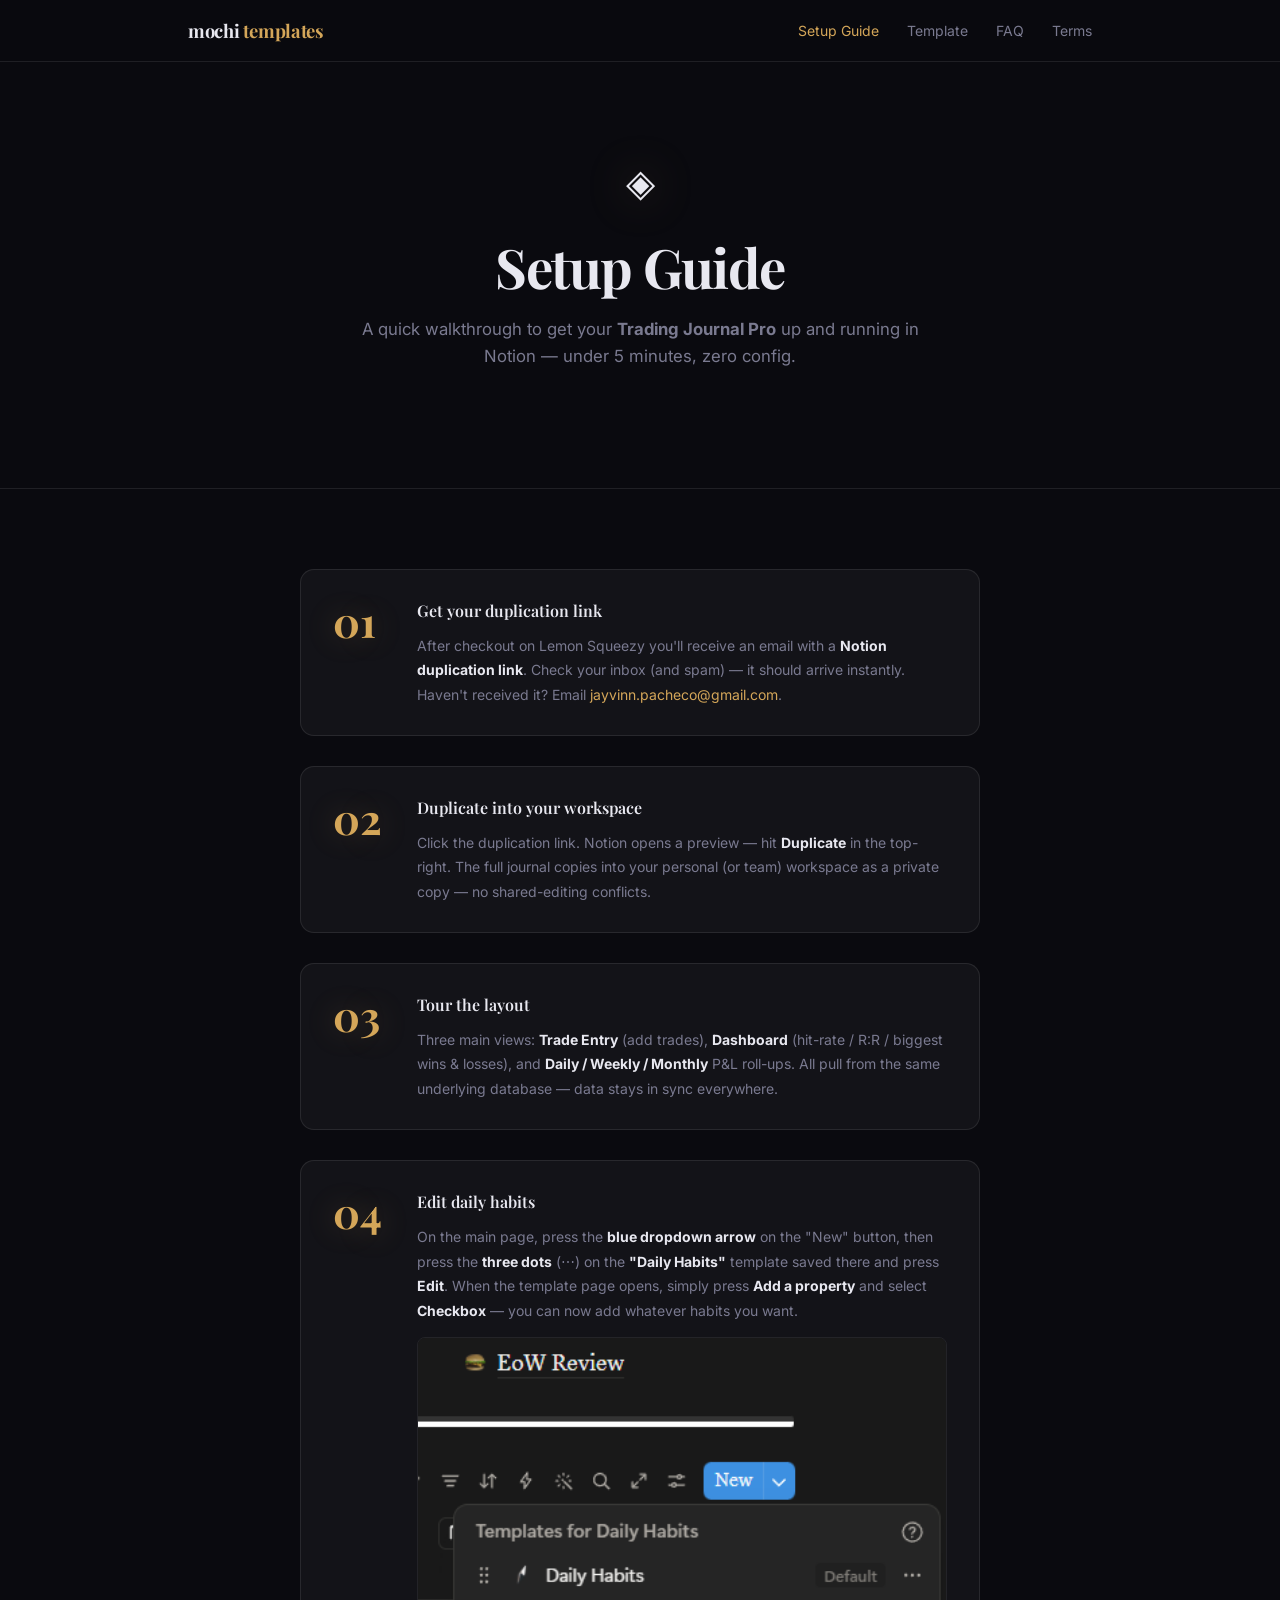
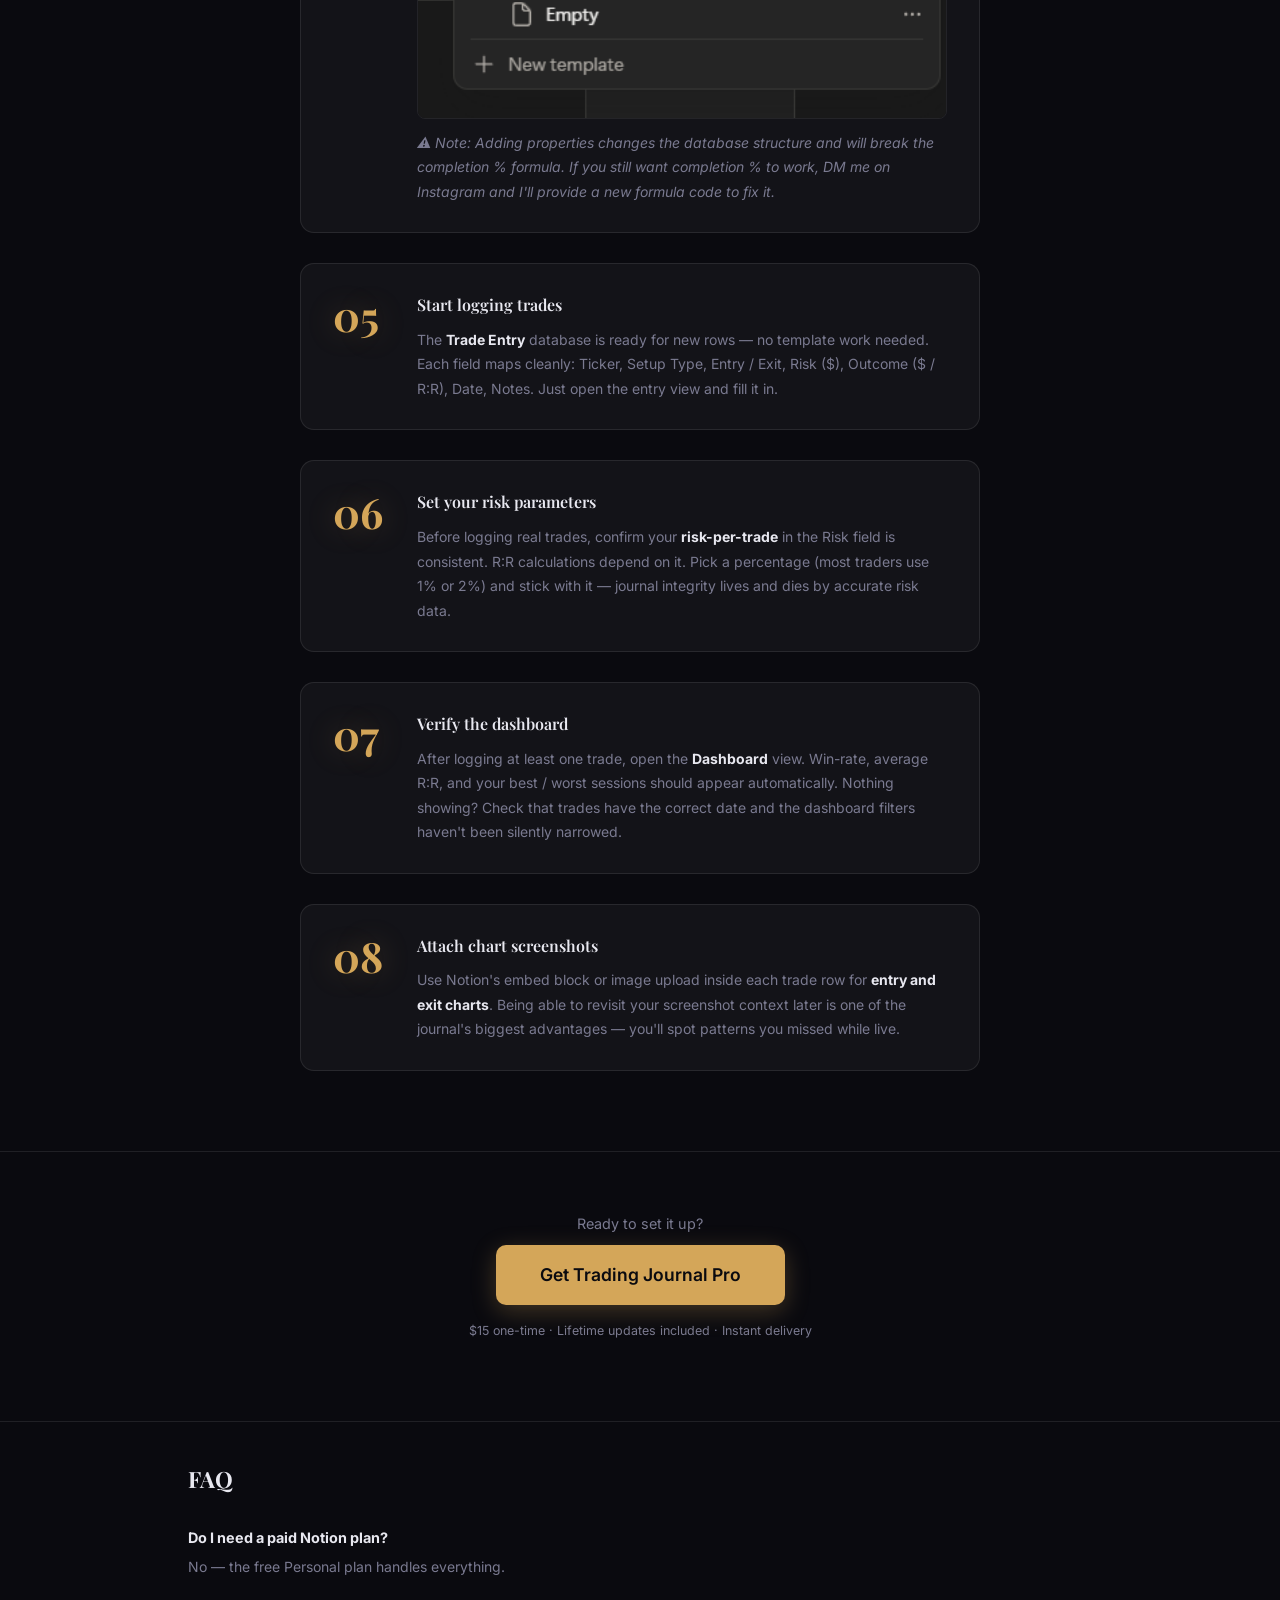
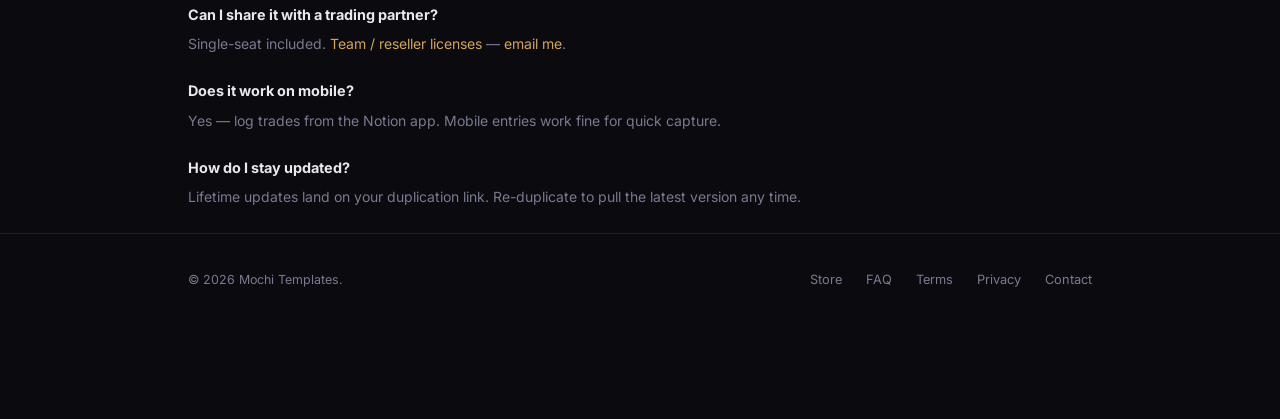
==== setup-guide.html @ 1b2b6d51 "Add screenshot + step 4 for editing daily habits" ====
<!DOCTYPE html>
<html lang="en">
<head>
  <meta charset="UTF-8" />
  <meta name="viewport" content="width=device-width, initial-scale=1.0" />
  <title>Setup Guide — Trading Journal Pro | Mochi Templates</title>
  <meta name="description" content="Step-by-step setup guide for Trading Journal Pro — get your Notion journal running in under 5 minutes." />
  <link rel="preconnect" href="https://fonts.googleapis.com">
  <link rel="preconnect" href="https://fonts.gstatic.com" crossorigin>
  <link href="https://fonts.googleapis.com/css2?family=Playfair+Display:ital,wght@0,400;0,600;0,700;1,400&family=Inter:wght@300;400;500;600&display=swap" rel="stylesheet">
  <link rel="stylesheet" href="./css/style.css?v=f5477a0" />
  <style>
    /* ─── SETUP GUIDE OVERRIDES ─── */
    .setup-list {
      display: grid;
      grid-template-columns: 1fr;
      gap: 30px;
      max-width: 680px;
      margin: 0 auto;
    }
    .setup-step {
      background: var(--surface);
      border: 1px solid var(--border);
      border-radius: var(--radius);
      padding: 28px 32px;
      display: grid;
      grid-template-columns: auto 1fr;
      gap: 28px;
      align-items: start;
      transition: border-color .25s, box-shadow .25s;
    }
    .setup-step:hover {
      border-color: rgba(255,255,255,.14);
      box-shadow: 0 8px 32px rgba(0,0,0,.4);
    }
    .step-number {
      font-family: var(--display);
      font-size: 2.6rem;
      font-weight: 700;
      color: var(--amber);
      line-height: 1;
      min-width: 56px;
      padding-top: 2px;
      text-shadow: 0 0 30px var(--amber-glow);
    }
    .step-body h3 {
      font-size: 1rem;
      font-weight: 600;
      margin-bottom: 10px;
      font-family: var(--display);
      color: var(--text);
    }
    .step-body p {
      font-size: .875rem;
      color: var(--muted);
      line-height: 1.75;
    }
    .step-body p strong {
      color: var(--text);
    }
    .step-body a {
      color: var(--amber);
    }
    .step-body a:hover {
      text-shadow: 0 0 10px var(--amber-glow);
    }
    .buy-blueprint {
      background: linear-gradient(135deg, rgba(212,166,89,.07), rgba(212,166,89,.02));
      border: 1px solid rgba(212,166,89,.18);
    }
    .buy-blueprint .buy-inner {
      display: grid;
      grid-template-columns: auto 1fr;
      gap: 24px;
      align-items: center;
    }
    .buy-icon {
      font-size: 2.2rem;
      color: var(--amber);
      filter: drop-shadow(0 0 12px var(--amber-glow));
    }
    @media (max-width: 640px) {
      .setup-step {
        grid-template-columns: 1fr;
        padding: 22px 20px;
      }
      .step-number {
        font-size: 2rem;
        min-width: auto;
      }
      .buy-blueprint .buy-inner {
        grid-template-columns: 1fr;
        text-align: center;
      }
    }
  </style>
</head>
<body>

<header>
  <div class="inner">
    <div class="logo"><a href="./">mochi <span>templates</span></a></div>
    <nav>
      <a href="./setup-guide.html" class="active" style="color:var(--amber);">Setup Guide</a>
      <a href="./product/trading-journal-pro.html">Template</a>
      <a href="./setup-guide.html#faq">FAQ</a>
      <a href="./legal/terms.html">Terms</a>
    </nav>
  </div>
</header>

<section class="hero">
  <div class="inner">
    <div style="font-size:2.4rem;margin-bottom:22px;filter:drop-shadow(0 0 22px var(--amber-glow));">◈</div>
    <h1>Setup Guide</h1>
    <p>A quick walkthrough to get your <strong>Trading Journal Pro</strong> up and running in Notion — under 5 minutes, zero config.</p>
  </div>
</section>

<section class="features">
  <div class="inner">
    <div class="setup-list">

        <!-- Step 1 -->
        <div class="setup-step">
          <div class="step-number">01</div>
          <div class="step-body">
            <h3>Get your duplication link</h3>
            <p>After checkout on Lemon Squeezy you'll receive an email with a <strong>Notion duplication link</strong>. Check your inbox (and spam) — it should arrive instantly. Haven't received it? Email <a href="mailto:jayvinn.pacheco@gmail.com">jayvinn.pacheco@gmail.com</a>.</p>
          </div>
        </div>

        <!-- Step 2 -->
        <div class="setup-step">
          <div class="step-number">02</div>
          <div class="step-body">
            <h3>Duplicate into your workspace</h3>
            <p>Click the duplication link. Notion opens a preview — hit <strong>Duplicate</strong> in the top-right. The full journal copies into your personal (or team) workspace as a private copy — no shared-editing conflicts.</p>
          </div>
        </div>

        <!-- Step 3 -->
        <div class="setup-step">
          <div class="step-number">03</div>
          <div class="step-body">
            <h3>Tour the layout</h3>
            <p>Three main views: <strong>Trade Entry</strong> (add trades), <strong>Dashboard</strong> (hit-rate / R:R / biggest wins &amp; losses), and <strong>Daily / Weekly / Monthly</strong> P&amp;L roll-ups. All pull from the same underlying database — data stays in sync everywhere.</p>
          </div>
        </div>

        <!-- Step 4 -->
        <div class="setup-step">
          <div class="step-number">04</div>
          <div class="step-body">
            <h3>Edit daily habits</h3>
            <p>On the main page, press the <strong>blue dropdown arrow</strong> on the "New" button, then press the <strong>three dots</strong> (⋯) on the <strong>"Daily Habits"</strong> template saved there and press <strong>Edit</strong>. When the template page opens, simply press <strong>Add a property</strong> and select <strong>Checkbox</strong> — you can now add whatever habits you want.</p>
            <img src="./images/step4-habits-template.png" alt="Screenshot of the Daily Habits template dropdown menu in Notion, showing the blue New button dropdown, the Daily Habits template with three-dot menu and Edit option." style="margin:14px 0 6px;border-radius:8px;border:1px solid rgba(255,255,255,.07);width:100%;display:block;" />
            <p style="margin-top:12px;"><em>⚠️ Note: Adding properties changes the database structure and will break the completion % formula. If you still want completion % to work, DM me on Instagram and I'll provide a new formula code to fix it.</em></p>
          </div>
        </div>

        <!-- Step 5 -->
        <div class="setup-step">
          <div class="step-number">05</div>
          <div class="step-body">
            <h3>Start logging trades</h3>
            <p>The <strong>Trade Entry</strong> database is ready for new rows — no template work needed. Each field maps cleanly: Ticker, Setup Type, Entry / Exit, Risk ($), Outcome ($ / R:R), Date, Notes. Just open the entry view and fill it in.</p>
          </div>
        </div>

        <!-- Step 6 -->
        <div class="setup-step">
          <div class="step-number">06</div>
          <div class="step-body">
            <h3>Set your risk parameters</h3>
            <p>Before logging real trades, confirm your <strong>risk-per-trade</strong> in the Risk field is consistent. R:R calculations depend on it. Pick a percentage (most traders use 1% or 2%) and stick with it — journal integrity lives and dies by accurate risk data.</p>
          </div>
        </div>

        <!-- Step 7 -->
        <div class="setup-step">
          <div class="step-number">07</div>
          <div class="step-body">
            <h3>Verify the dashboard</h3>
            <p>After logging at least one trade, open the <strong>Dashboard</strong> view. Win-rate, average R:R, and your best / worst sessions should appear automatically. Nothing showing? Check that trades have the correct date and the dashboard filters haven't been silently narrowed.</p>
          </div>
        </div>

        <!-- Step 8 -->
        <div class="setup-step">
          <div class="step-number">08</div>
          <div class="step-body">
            <h3>Attach chart screenshots</h3>
            <p>Use Notion's embed block or image upload inside each trade row for <strong>entry and exit charts</strong>. Being able to revisit your screenshot context later is one of the journal's biggest advantages — you'll spot patterns you missed while live.</p>
          </div>
        </div>

      </div>
  </div>
</section>

<section style="border-top:1px solid var(--border);padding:60px 0 80px;">
  <div class="inner">
    <div style="max-width:560px;margin:0 auto;text-align:center;font-size:.9rem;color:var(--muted);">
      <p style="margin-bottom:10px;">Ready to set it up?</p>
      <a href="./product/trading-journal-pro.html"
         class="lemonsqueezy-button btn btn-amber btn-lg"
         style="font-family:var(--body);">Get Trading Journal Pro</a>
      <p style="font-size:.78rem;color:var(--muted);margin-top:16px;">$15 one-time &middot; Lifetime updates included &middot; Instant delivery</p>
    </div>
  </div>
</section>

<!-- FAQ -->
<section class="faq-section" id="faq">
  <div class="inner">
    <h2 class="section-heading">FAQ</h2>
    <div class="faq-list">
      <div class="faq-item">
        <p class="faq-q"><strong>Do I need a paid Notion plan?</strong></p>
        <p class="faq-a">No — the free Personal plan handles everything.</p>
      </div>
      <div class="faq-item">
        <p class="faq-q"><strong>Can I share it with a trading partner?</strong></p>
        <p class="faq-a">Single-seat included. <a href="./setup-guide.html" class="text-link">Team / reseller licenses</a> — <a href="mailto:jayvinn.pacheco@gmail.com" class="text-link">email me</a>.</p>
      </div>
      <div class="faq-item">
        <p class="faq-q"><strong>Does it work on mobile?</strong></p>
        <p class="faq-a">Yes — log trades from the Notion app. Mobile entries work fine for quick capture.</p>
      </div>
      <div class="faq-item">
        <p class="faq-q"><strong>How do I stay updated?</strong></p>
        <p class="faq-a">Lifetime updates land on your duplication link. Re-duplicate to pull the latest version any time.</p>
      </div>
    </div>
  </div>

<footer>
  <div class="inner">
    <span>© 2026 Mochi Templates.</span>
    <div style="display:flex;gap:24px;">
      <a href="./">Store</a>
      <a href="./setup-guide.html#faq">FAQ</a>
      <a href="./legal/terms.html">Terms</a>
      <a href="./legal/privacy.html">Privacy</a>
      <a href="mailto:jayvinn.pacheco@gmail.com">Contact</a>
    </div>
  </div>
</footer>

<script src="https://assets.lemonsqueezy.com/lemon.js" defer></script>
</body>
</html>
---- css/style.css ----
/* globals */
:root {
  --bg: #0a0a0f;
  --surface: rgba(255,255,255,.04);
  --surface-hover: rgba(255,255,255,.08);
  --border: rgba(255,255,255,.09);
  --amber: #d4a659;
  --amber-dim: rgba(212,166,89,.12);
  --amber-glow: rgba(212,166,89,.28);
  --text: #e8e8f0;
  --muted: #7a7a90;
  --radius: 14px;
  --spring: cubic-bezier(.23,1,.32,1);
  --display: 'Playfair Display', Georgia, serif;
  --body: 'Inter', -apple-system, BlinkMacSystemFont, sans-serif;
}

*, *::before, *::after { box-sizing: border-box; margin: 0; padding: 0; }
html { scroll-behavior: smooth; }
body {
  font-family: var(--body);
  background: var(--bg);
  color: var(--text);
  line-height: 1.6;
  min-height: 100vh;
}
a { color: inherit; text-decoration: none; }
img { max-width: 100%; display: block; }

.inner { max-width: 960px; margin: 0 auto; padding: 0 28px; }

/* ─── HEADER ─── */
header {
  position: sticky; top: 0; z-index: 20;
  background: rgba(10,10,15,.82); backdrop-filter: blur(14px);
  border-bottom: 1px solid var(--border);
  padding: 16px 0;
}
header .inner { display: flex; align-items: center; justify-content: space-between; }
.logo { font-size: 1.15rem; font-weight: 700; letter-spacing: -.015em; font-family: var(--display); }
.logo span { color: var(--amber); }
nav { display: flex; gap: 28px; }
nav a { font-size: .875rem; color: var(--muted); transition: color .2s; }
nav a:hover { color: var(--text); }

/* ─── HERO ─── */
.hero {
  padding: 90px 0 80px;
  text-align: center;
}
.hero h1 {
  font-size: clamp(2.2rem, 5vw, 3.4rem);
  font-weight: 700;
  letter-spacing: -.03em;
  line-height: 1.15;
  margin-bottom: 18px;
  font-family: var(--display);
}
.hero h1 em {
  font-style: normal;
  color: var(--amber);
  text-shadow: 0 0 40px var(--amber-glow);
}
.hero p {
  font-size: 1.05rem;
  color: var(--muted);
  max-width: 560px;
  margin: 0 auto 38px;
}

/* ─── BUTTONS ─── */
.btn {
  display: inline-flex; align-items: center; gap: 8px;
  padding: 13px 30px; border-radius: 10px;
  font-size: .95rem; font-weight: 600;
  font-family: var(--body);
  cursor: pointer; border: none; transition: transform .22s var(--spring), box-shadow .22s var(--spring);
  position: relative; overflow: hidden;
}
.btn::after {
  content: ''; position: absolute; inset: 0;
  background: linear-gradient(135deg, rgba(255,255,255,.1), transparent 60%);
  opacity: 0; transition: opacity .2s;
}
.btn:hover::after { opacity: 1; }
.btn:hover { transform: translateY(-2px); }

.btn-amber {
  background: var(--amber);
  color: #0a0a0f;
  box-shadow: 0 6px 24px var(--amber-glow);
}
.btn-amber:hover { box-shadow: 0 10px 40px rgba(232,162,63,.35); }

.btn-ghost {
  background: var(--surface);
  color: var(--text);
  border: 1px solid var(--border);
}
.btn-ghost:hover { background: var(--surface-hover); }

/* ─── TEMPLATE CARDS ─── */
.cards { padding: 40px 0 80px; }
.section-label {
  font-size: .75rem; text-transform: uppercase; letter-spacing: .12em;
  color: var(--muted); margin-bottom: 28px;
}
.cards-grid {
  display: grid;
  grid-template-columns: repeat(auto-fill, minmax(300px, 1fr));
  gap: 24px;
}
.card {
  background: var(--surface);
  border: 1px solid var(--border);
  border-radius: var(--radius);
  overflow: hidden;
  transition: transform .25s var(--spring), border-color .25s, box-shadow .25s;
  cursor: pointer;
}
.card:hover {
  transform: translateY(-4px);
  border-color: rgba(255,255,255,.16);
  box-shadow: 0 20px 60px rgba(0,0,0,.5), 0 0 0 1px var(--amber-dim);
}
.card-thumb {
  aspect-ratio: 16/10;
  background: linear-gradient(135deg, #16162a, #1c1c2e);
  display: flex; align-items: center; justify-content: center;
  color: var(--muted); font-size: .85rem;
}
.card-body { padding: 20px 22px; }
.card-badge {
  font-size: .7rem; text-transform: uppercase; letter-spacing: .08em;
  color: var(--amber);
  margin-bottom: 8px;
}
.card-body h3 { font-size: 1rem; font-weight: 650; margin-bottom: 6px; font-family: var(--display); }
.card-body p { font-size: .85rem; color: var(--muted); line-height: 1.55; }
.card-footer { padding: 14px 22px; border-top: 1px solid var(--border); display: flex; justify-content: space-between; align-items: center; }
.card-price { font-size: 1.05rem; font-weight: 700; color: var(--amber); }

/* ─── FEATURES ─── */
.features { padding: 80px 0; border-top: 1px solid var(--border); }
.features .inner {
  display: grid;
  grid-template-columns: 1fr;
  gap: 28px;
}

.features-col {
  display: grid;
  grid-template-columns: repeat(auto-fill, minmax(240px, 1fr));
  gap: 16px;
  width: 100%;
}

/* ─── ABOUT SECTION ─── */
.about-section {
  padding: 40px 0 80px;
}
.about-section .about-header {
  max-width: 620px;
  margin: 0 auto;
  text-align: left;
  align-items: flex-start;
  padding-top: 0;
}
.about-name {
  font-family: var(--display);
  font-size: clamp(1.5rem, 2.8vw, 2.2rem);
  font-weight: 700;
  letter-spacing: -.03em;
  color: var(--text);
  margin-bottom: 4px;
  line-height: 1.15;
}
.about-role {
  font-family: var(--body);
  font-size: .75rem;
  font-weight: 500;
  text-transform: uppercase;
  letter-spacing: .22em;
  color: var(--amber);
  margin-bottom: 16px;
}
.about-bio {
  font-size: 1.1rem;
  font-weight: 400;
  line-height: 1.6;
  border-left: 2px solid var(--amber-dim);
  padding-left: 14px;
}

/* ─── FOOTER ─── */
.feature-card > .feature-thumb { border-radius: calc(var(--radius) - 2px) calc(var(--radius) - 2px) 0 0; margin-bottom: 0; }
.feature-card > .feature-card {
  display: flex;
  flex-direction: column;
}
.feature-card > .feature-thumb {
  border-radius: calc(var(--radius) - 2px) calc(var(--radius) - 2px) 0 0;
  margin-bottom: 0;
}


.feature-text { padding: 18px; background: var(--surface); border: 1px solid var(--border); border-radius: 0 0 calc(var(--radius) - 2px) calc(var(--radius) - 2px); }
.feature-card > .feature-text { padding: 14px; background: var(--surface); border: 1px solid var(--border); border-radius: 0 0 calc(var(--radius) - 2px) calc(var(--radius) - 2px); }
.feature-icon { font-size: 1.5rem; margin-bottom: 8px; }
.feature-thumb {
  display: flex;
  aspect-ratio: 16/10;
  background: var(--surface);
  border: 1px solid rgba(212, 166, 89, .22);
  border-radius: calc(var(--radius) - 2px);
  overflow: hidden;
  position: relative;
  cursor: zoom-in;
  box-shadow: 0 6px 28px rgba(0,0,0,.45), 0 0 0 1px rgba(212, 166, 89, .1) inset;
  margin-bottom: 8px;
}
.feature-thumb img {
  width: 100%; height: 100%; object-fit: cover;
  position: absolute; inset: 0;
  filter: contrast(1.08) brightness(1.06);
}
.feature-thumb:hover img {
  brightness:1.14;
  transition: filter .3s ease, transform .25s cubic-bezier(.34,1.56,.64,1);
  transform: scale(1.02);
}

.feature-thumb img {
  width: 100%; height: 100%; object-fit: cover;
  position: absolute; inset: 0;
}

.feature-overlay {
  position: absolute;
  bottom: 0; left: 0; right: 0;
  height: 32px;
  background: linear-gradient(chars: rgba(10,10,15,.0), rgba(10,10,15,.6));
  display: flex;
  align-items: center;
  justify-content: flex-end;
  padding: 0 10px;
  font-size: .65rem;
  font-weight: 500;
  letter-spacing: .06em;
  text-transform: uppercase;
  color: var(--amber);
  font-family: var(--body);
  pointer-events: none;
  border-radius: 0 0 calc(var(--radius) - 2px) calc(var(--radius) - 2px);
}
.feature-thumb { aspect-ratio: 16/10; }
  aspect-ratio: 16/10;
.feature-icon span { color: var(--amber); }
.features h3 { font-size: .88rem; font-weight: 600; margin-bottom: 6px; font-family: var(--display); color: var(--amber); }
.features p  { font-size: .78rem; color: var(--muted); line-height: 1.5; }

/* ─── FOOTER ─── */
footer { border-top: 1px solid var(--border); padding: 36px 0 48px; }
footer .inner { display: flex; align-items: center; justify-content: space-between; }
footer a { font-size: .8rem; color: var(--muted); transition: color .2s; }
footer a:hover { color: var(--amber); }
footer span { font-size: .78rem; color: var(--muted); }

/* ─── PRODUCT DETAIL ─── */
.product-detail { padding: 60px 0 100px; }
.product-detail .inner { display: grid; grid-template-columns: 1fr 1fr; gap: 52px; align-items: start; }
.product-preview {
  aspect-ratio: 16/9;
  background: linear-gradient(135deg, #16162a, #1c1c2e);
  border-radius: var(--radius);
  border: 1px solid var(--border);
  display: flex; align-items: center; justify-content: center;
  overflow: hidden;
  position: relative;
}
.product-preview img {
  width: 100%; height: 100%; object-fit: cover;
  position: absolute; inset: 0;
}
.product-info h1 {
  font-size: 2rem; font-weight: 700; letter-spacing: -.03em;
  margin-bottom: 12px; font-family: var(--display);
}
.product-info h1 img {
  display: inline-block; vertical-align: middle;
  width: 28px; height: 28px; margin-right: 8px;
}

.card-icon {
  display: inline-block; vertical-align: middle;
  width: 26px; height: 26px; margin-right: 7px;
  opacity: 0.9; filter: none;
}

.product-info .price { font-size: 1.4rem; font-weight: 500; font-family: var(--display); color: var(--amber); letter-spacing: .01em; margin-bottom: 22px; }
.product-info p { font-size: .9rem; color: var(--muted); line-height: 1.7; margin-bottom: 30px; }
.product-features { margin-bottom: 36px; }
.product-features li {
  list-style: none;
  font-size: .875rem;
  padding: 7px 0;
  border-bottom: 1px solid var(--border);
}
.product-features li::before { content: '→ '; color: var(--amber); }

/* ─── LEGAL ─── */
.legal { padding: 80px 0; border-top: 1px solid var(--border); }
.legal .inner { max-width: 760px; }
.legal h1 { font-size: 1.9rem; font-weight: 700; letter-spacing: -.03em; margin-bottom: 12px; font-family: var(--display); }
.legal h2 { font-size: 1.1rem; font-weight: 600; margin: 36px 0 12px; color: var(--text); font-family: var(--display); }
.legal p { font-size: .875rem; color: var(--muted); line-height: 1.75; margin-bottom: 14px; }



/* ── hidden checkbox for lightbox state ── */
.lightbox-toggle {
  position: absolute; width: 0; height: 0;
  opacity: 0; pointer-events: none; overflow: hidden;
  clip: rect(0,0,0,0);
}

/* ── product preview becomes clickable label ── */
.product-preview {
  cursor: zoom-in;
}
.product-preview:hover img {
  filter: brightness(1.1);
}

/* ── lightbox overlay — hidden until checkbox checked ── */
.lightbox {
  display: none;
  position: fixed; inset: 0; z-index: 9999;
  background: rgba(0,0,0,.9);
  backdrop-filter: blur(10px);
  align-items: center; justify-content: center;
  padding: 40px;
  cursor: zoom-out;
  animation: lb-fade-in .25s ease;
}
#screenshot-toggle:checked ~ .lightbox {
  display: flex;
}

#feature-entry-toggle:checked ~ .lightbox {
  display: flex;
}
#feature-entry-toggle:checked ~ .lightbox .lightbox-inner img {
  transform: scale(1);
}

#feature-summary-toggle:checked ~ .lightbox {
  display: flex;
}
#feature-summary-toggle:checked ~ .lightbox .lightbox-inner img {
  transform: scale(1);
}

#feature-dashboard-toggle:checked ~ .lightbox {
  display: flex;
}
#feature-dashboard-toggle:checked ~ .lightbox .lightbox-inner img {
  transform: scale(1);
}

#feature-darknative-toggle:checked ~ .lightbox {
  display: flex;
}
#feature-darknative-toggle:checked ~ .lightbox .lightbox-inner img {
  transform: scale(1);
}


@keyframes lb-fade-in {
  from { opacity: 0; }
  to   { opacity: 1; }
}
.lightbox-inner {
  position: relative;
  max-width: 90vw;
  max-height: 84vh;
  display: flex;
  align-items: center;
  justify-content: center;
  cursor: default;
}
.lightbox-inner img {
  max-width: 90vw;
  max-height: 84vh;
  object-fit: contain;
  border-radius: var(--radius);
  box-shadow: 0 24px 80px rgba(0,0,0,.7), 0 0 0 1px var(--border);
  transform: scale(.92);
  transition: transform .35s cubic-bezier(.34,1.56,.64,1);
  cursor: zoom-out;
}
#screenshot-toggle:checked ~ .lightbox .lightbox-inner img {
  transform: scale(1);
}


/* ─── LEMONSQUEEZY OVERRIDES ─── */
.lemonsqueezy-button,
.lemonsqueezy-button *,
.ls-button,
.ls-button * {
  font-family: var(--body) !important;
}
/* ─── BUY SECTION ─── */
.buy-section { padding: 0 0 80px; }
.buy-section .inner { text-align: center; }
.buy-note {
  font-size: .78rem;
  color: var(--muted);
  margin-top: 14px;
  font-family: var(--body);
}
.btn-lg {
  font-size: 1.1rem;
  padding: 16px 44px;
}

/* ─── FAQ ─── */
.faq-section {
  padding: 40px 0 80px;
  border-top: 1px solid var(--border);
}
.section-heading {
  font-size: 1.4rem;
  font-weight: 700;
  font-family: var(--display);
  margin-bottom: 28px;
}
.faq-list {
  max-width: 700px;
}
.faq-item {
  margin-bottom: 24px;
}
.faq-q {
  font-size: .9rem;
  color: var(--text);
  margin-bottom: 6px;
  font-family: var(--body);
}
.faq-a {
  font-size: .875rem;
  color: var(--muted);
  line-height: 1.7;
  font-family: var(--body);
}
.text-link {
  color: var(--amber);
}
.text-link:hover { color: var(--amber); }



@media (max-width: 700px) {
  .product-detail .inner { grid-template-columns: 1fr; }
  nav { gap: 16px; }
  .features .inner { grid-template-columns: 1fr; }
  .features-col {
    display: grid;
    grid-template-columns: 1fr 1fr;
    gap: 12px;
    max-width: none;
  }
}
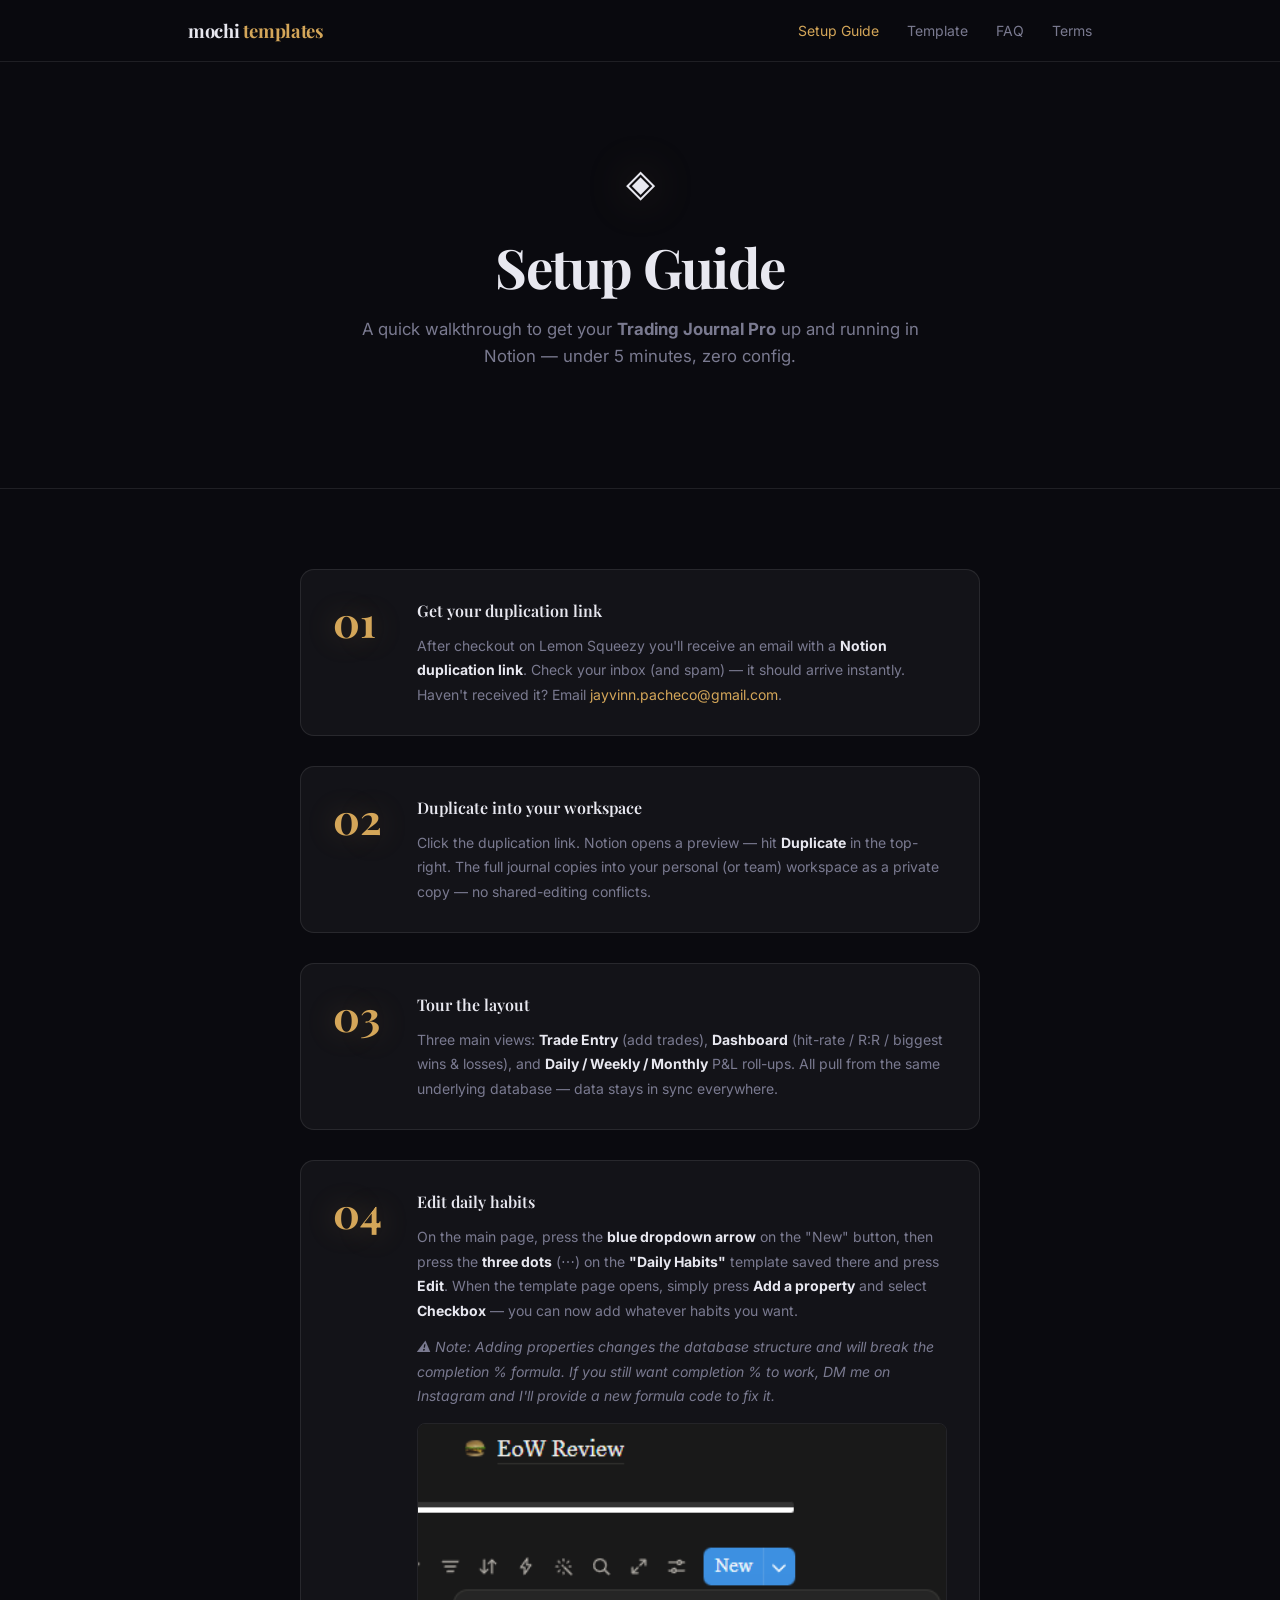
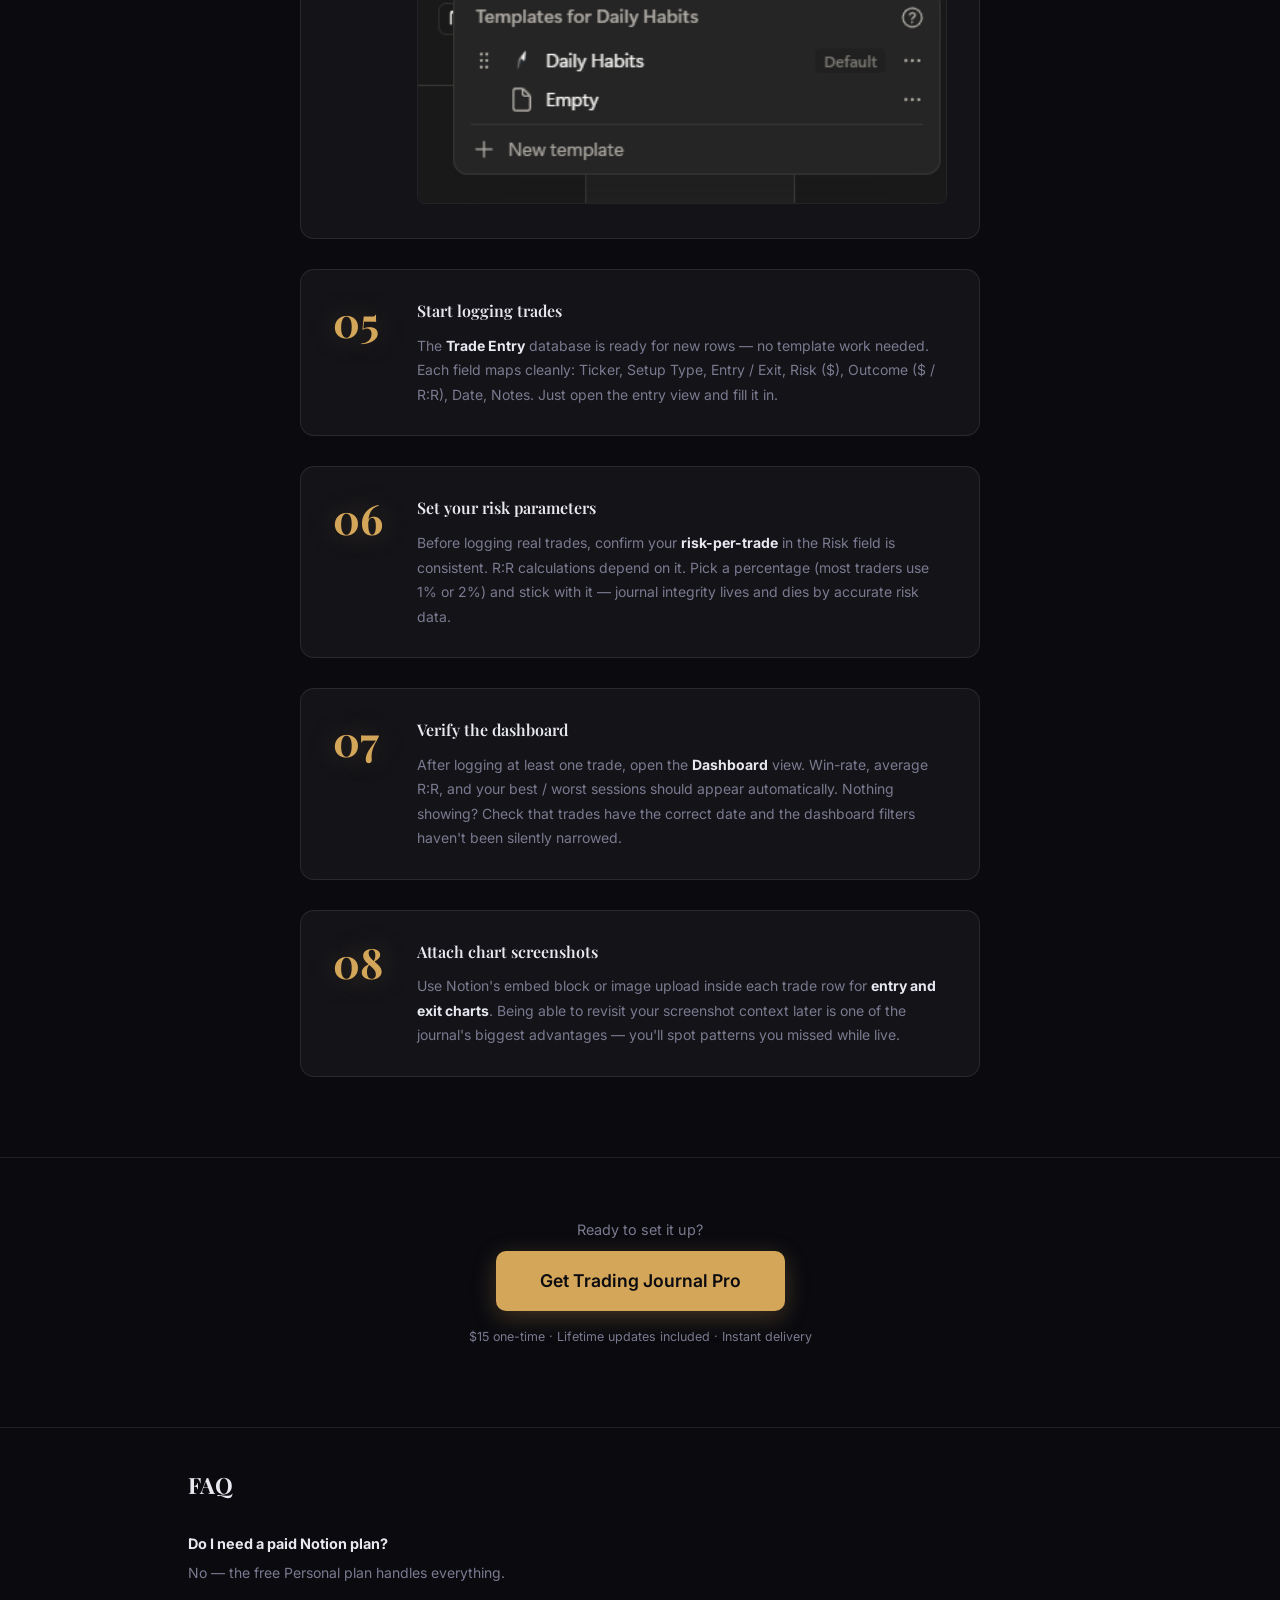
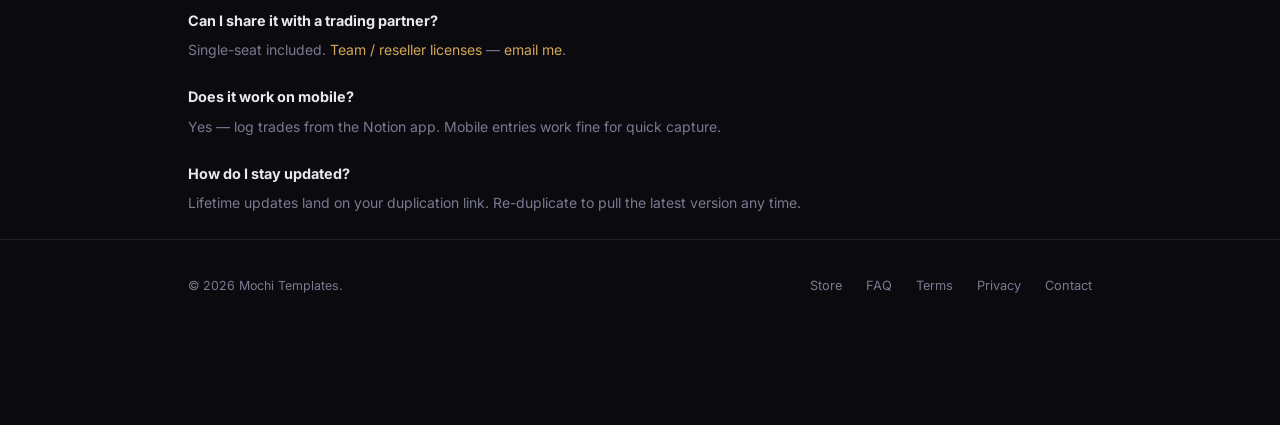
==== commit 31a03632: "Move habits screenshot below the note in step 4" ====
--- a/setup-guide.html
+++ b/setup-guide.html
@@ -154,8 +154,8 @@
           <div class="step-body">
             <h3>Edit daily habits</h3>
             <p>On the main page, press the <strong>blue dropdown arrow</strong> on the "New" button, then press the <strong>three dots</strong> (⋯) on the <strong>"Daily Habits"</strong> template saved there and press <strong>Edit</strong>. When the template page opens, simply press <strong>Add a property</strong> and select <strong>Checkbox</strong> — you can now add whatever habits you want.</p>
+            <p style="margin-top:12px;"><em>⚠️ Note: Adding properties changes the database structure and will break the completion % formula. If you still want completion % to work, DM me on Instagram and I'll provide a new formula code to fix it.</em></p>
             <img src="./images/step4-habits-template.png" alt="Screenshot of the Daily Habits template dropdown menu in Notion, showing the blue New button dropdown, the Daily Habits template with three-dot menu and Edit option." style="margin:14px 0 6px;border-radius:8px;border:1px solid rgba(255,255,255,.07);width:100%;display:block;" />
-            <p style="margin-top:12px;"><em>⚠️ Note: Adding properties changes the database structure and will break the completion % formula. If you still want completion % to work, DM me on Instagram and I'll provide a new formula code to fix it.</em></p>
           </div>
         </div>
 
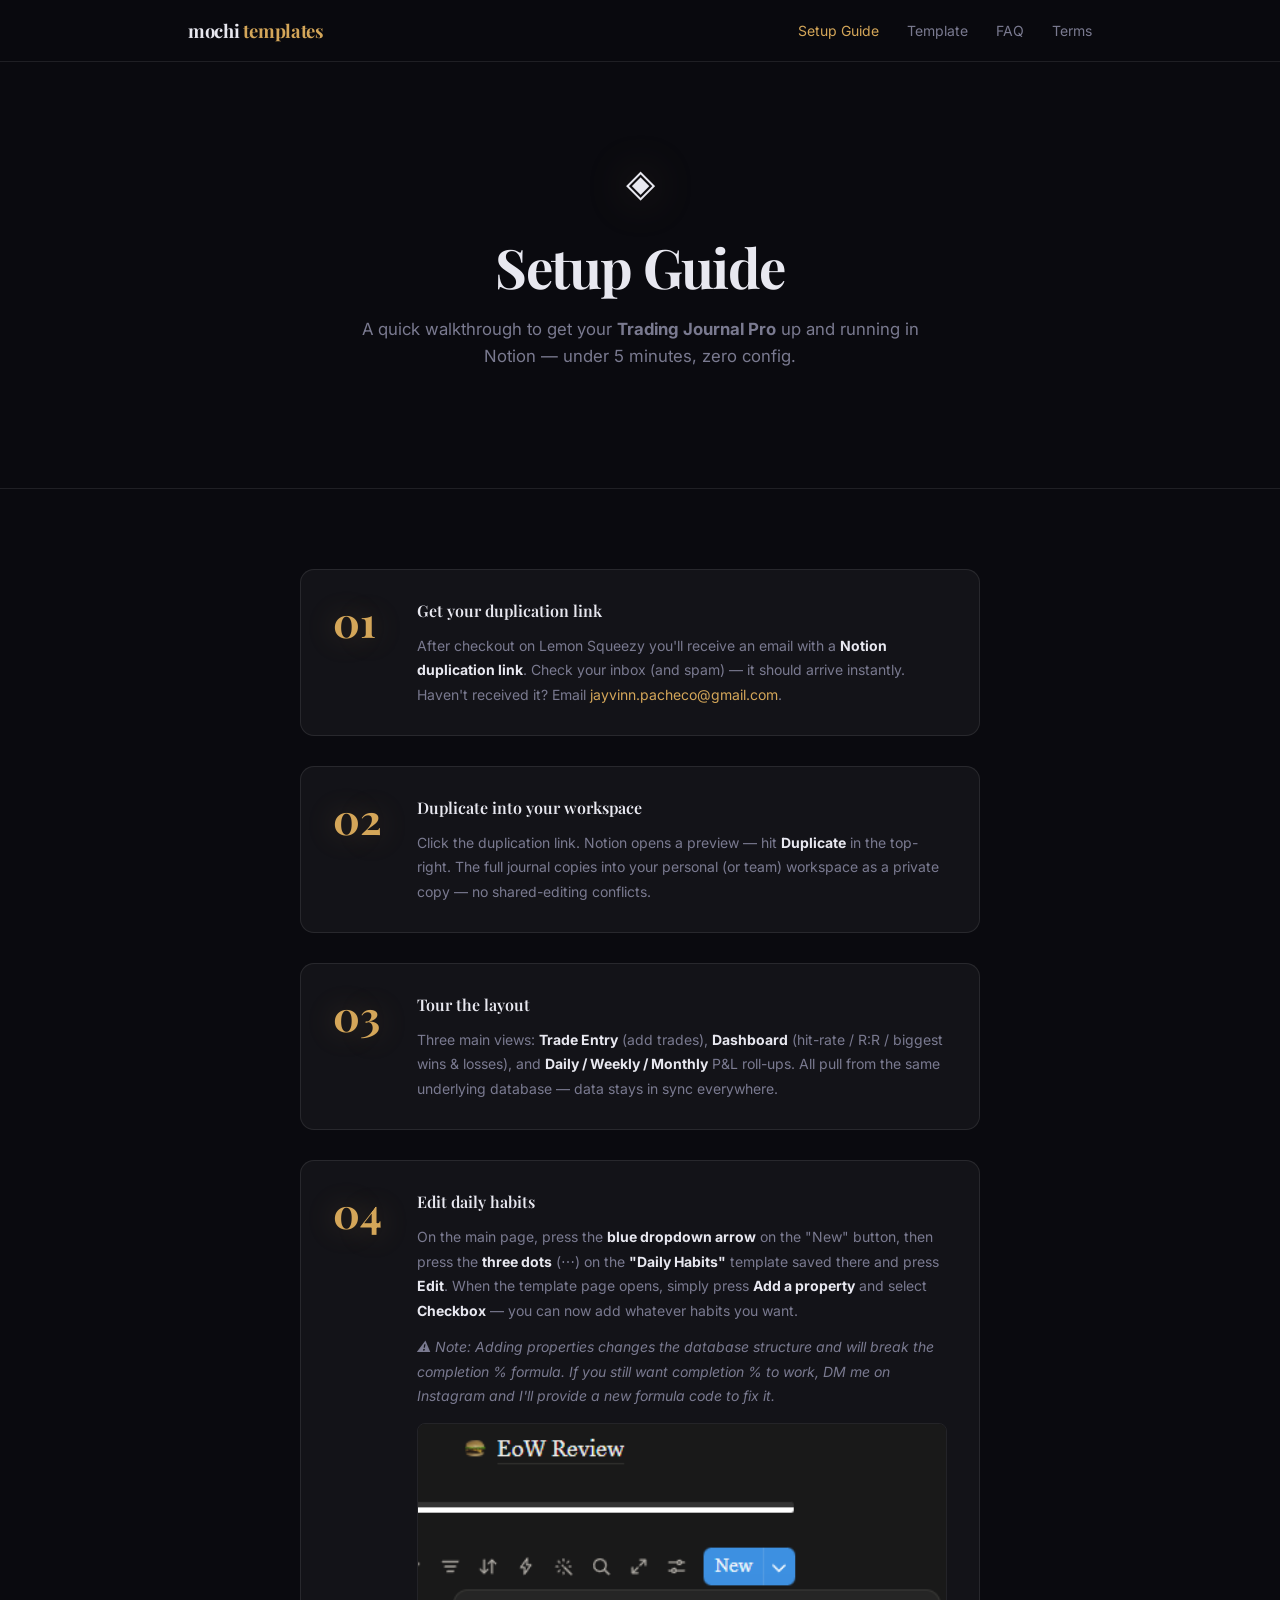
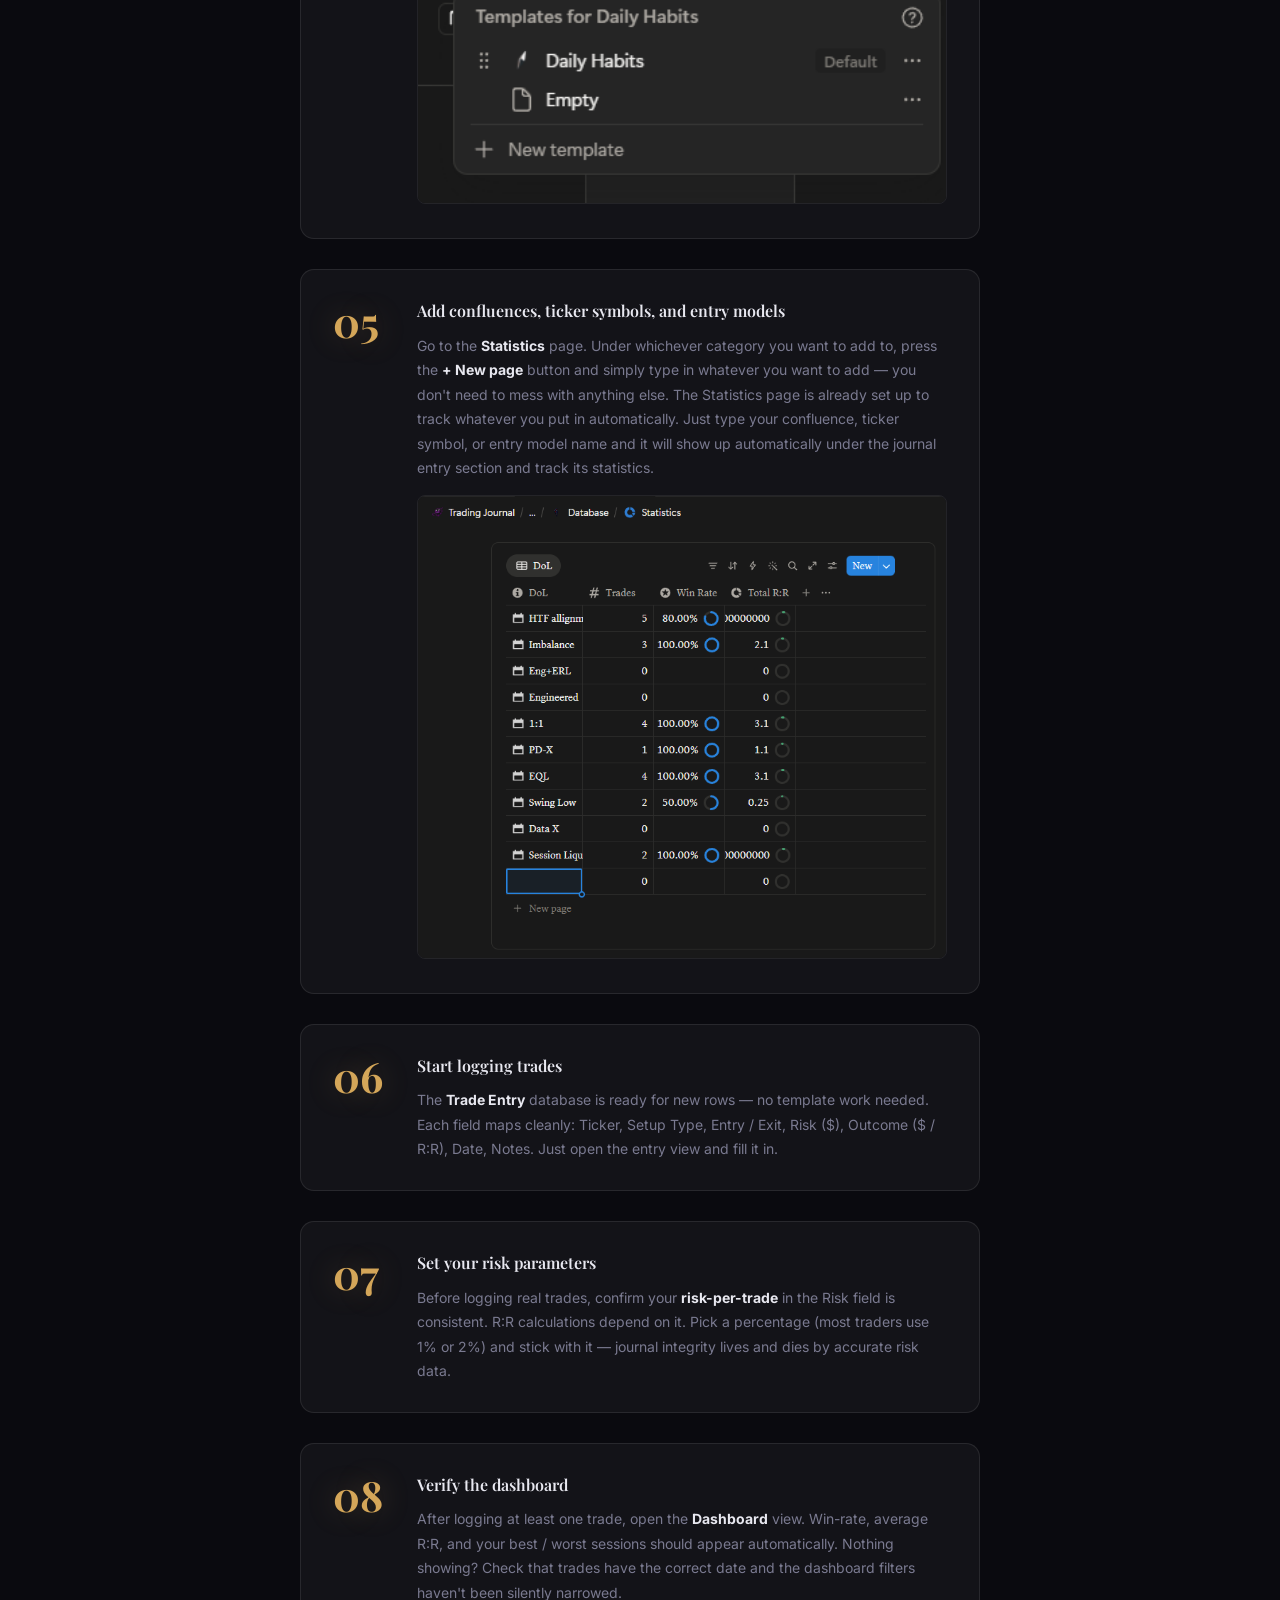
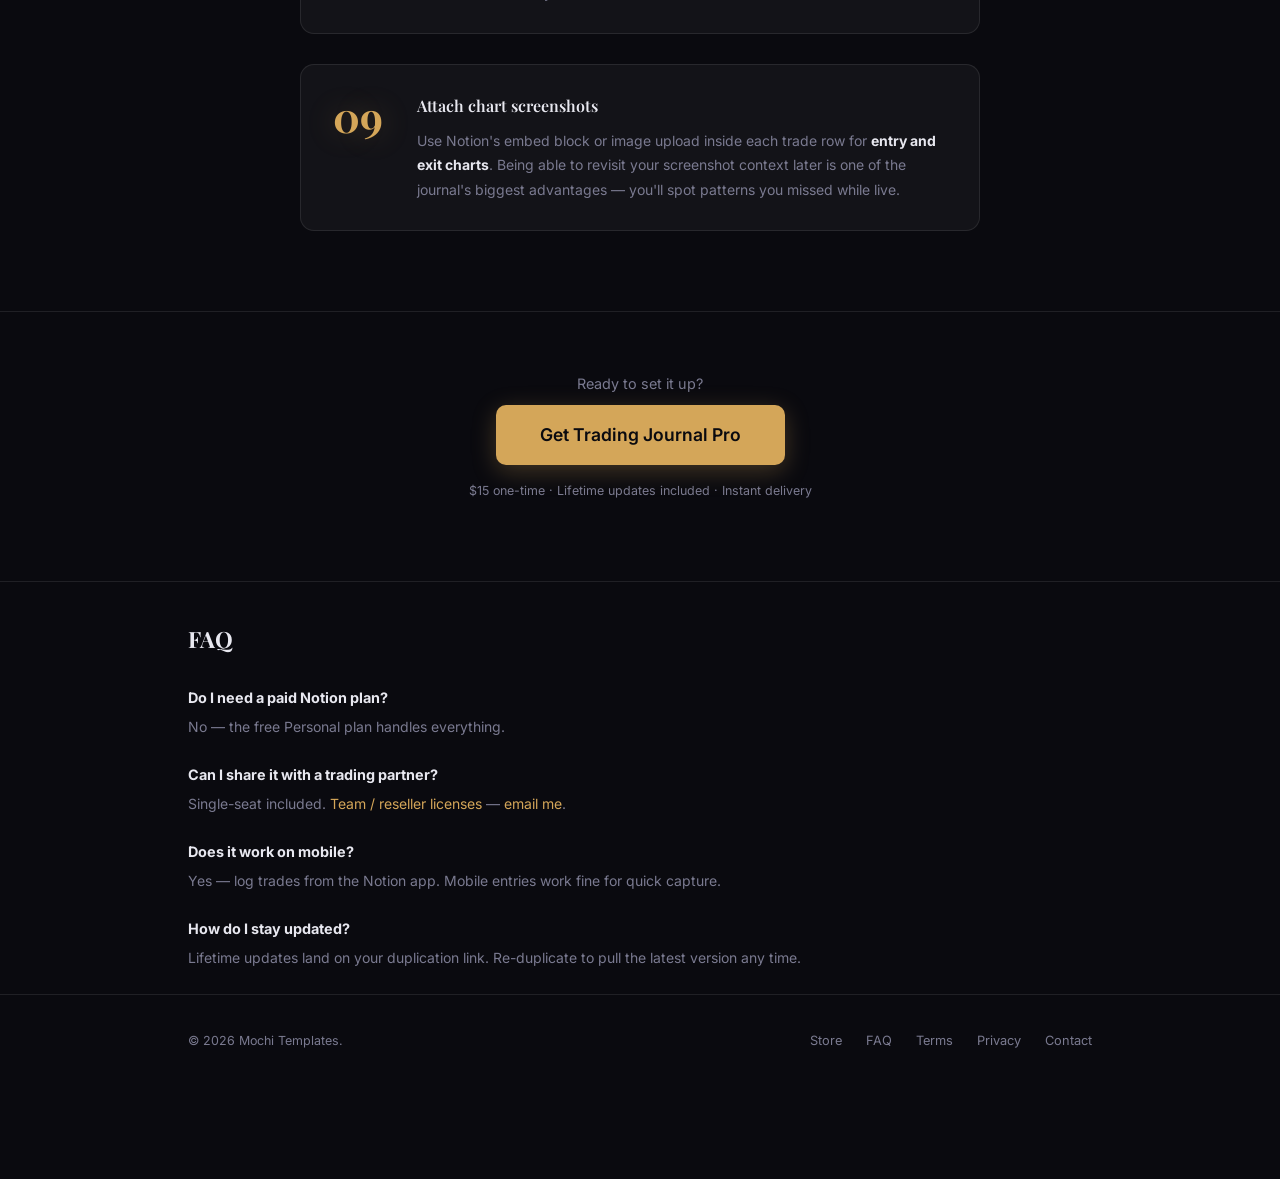
==== commit 6faf83e8: "Add step 5: add confluences, tickers, entry models" ====
--- a/setup-guide.html
+++ b/setup-guide.html
@@ -158,37 +158,46 @@
             <img src="./images/step4-habits-template.png" alt="Screenshot of the Daily Habits template dropdown menu in Notion, showing the blue New button dropdown, the Daily Habits template with three-dot menu and Edit option." style="margin:14px 0 6px;border-radius:8px;border:1px solid rgba(255,255,255,.07);width:100%;display:block;" />
           </div>
         </div>
-
         <!-- Step 5 -->
         <div class="setup-step">
           <div class="step-number">05</div>
+          <div class="step-body">
+            <h3>Add confluences, ticker symbols, and entry models</h3>
+            <p>Go to the <strong>Statistics</strong> page. Under whichever category you want to add to, press the <strong>+ New page</strong> button and simply type in whatever you want to add — you don't need to mess with anything else. The Statistics page is already set up to track whatever you put in automatically. Just type your confluence, ticker symbol, or entry model name and it will show up automatically under the journal entry section and track its statistics.</p>
+            <img src="./images/step5-add-confluences.png" alt="Screenshot showing the + New page button on the Statistics page in Notion" style="margin:14px 0 6px;border-radius:8px;border:1px solid rgba(255,255,255,.07);width:100%;display:block;" />
+          </div>
+        </div>
+
+        <!-- Step 6 -->
+        <div class="setup-step">
+          <div class="step-number">06</div>
           <div class="step-body">
             <h3>Start logging trades</h3>
             <p>The <strong>Trade Entry</strong> database is ready for new rows — no template work needed. Each field maps cleanly: Ticker, Setup Type, Entry / Exit, Risk ($), Outcome ($ / R:R), Date, Notes. Just open the entry view and fill it in.</p>
           </div>
         </div>
 
-        <!-- Step 6 -->
-        <div class="setup-step">
-          <div class="step-number">06</div>
+        <!-- Step 7 -->
+        <div class="setup-step">
+          <div class="step-number">07</div>
           <div class="step-body">
             <h3>Set your risk parameters</h3>
             <p>Before logging real trades, confirm your <strong>risk-per-trade</strong> in the Risk field is consistent. R:R calculations depend on it. Pick a percentage (most traders use 1% or 2%) and stick with it — journal integrity lives and dies by accurate risk data.</p>
           </div>
         </div>
 
-        <!-- Step 7 -->
-        <div class="setup-step">
-          <div class="step-number">07</div>
+        <!-- Step 8 -->
+        <div class="setup-step">
+          <div class="step-number">08</div>
           <div class="step-body">
             <h3>Verify the dashboard</h3>
             <p>After logging at least one trade, open the <strong>Dashboard</strong> view. Win-rate, average R:R, and your best / worst sessions should appear automatically. Nothing showing? Check that trades have the correct date and the dashboard filters haven't been silently narrowed.</p>
           </div>
         </div>
 
-        <!-- Step 8 -->
-        <div class="setup-step">
-          <div class="step-number">08</div>
+        <!-- Step 9 -->
+        <div class="setup-step">
+          <div class="step-number">09</div>
           <div class="step-body">
             <h3>Attach chart screenshots</h3>
             <p>Use Notion's embed block or image upload inside each trade row for <strong>entry and exit charts</strong>. Being able to revisit your screenshot context later is one of the journal's biggest advantages — you'll spot patterns you missed while live.</p>
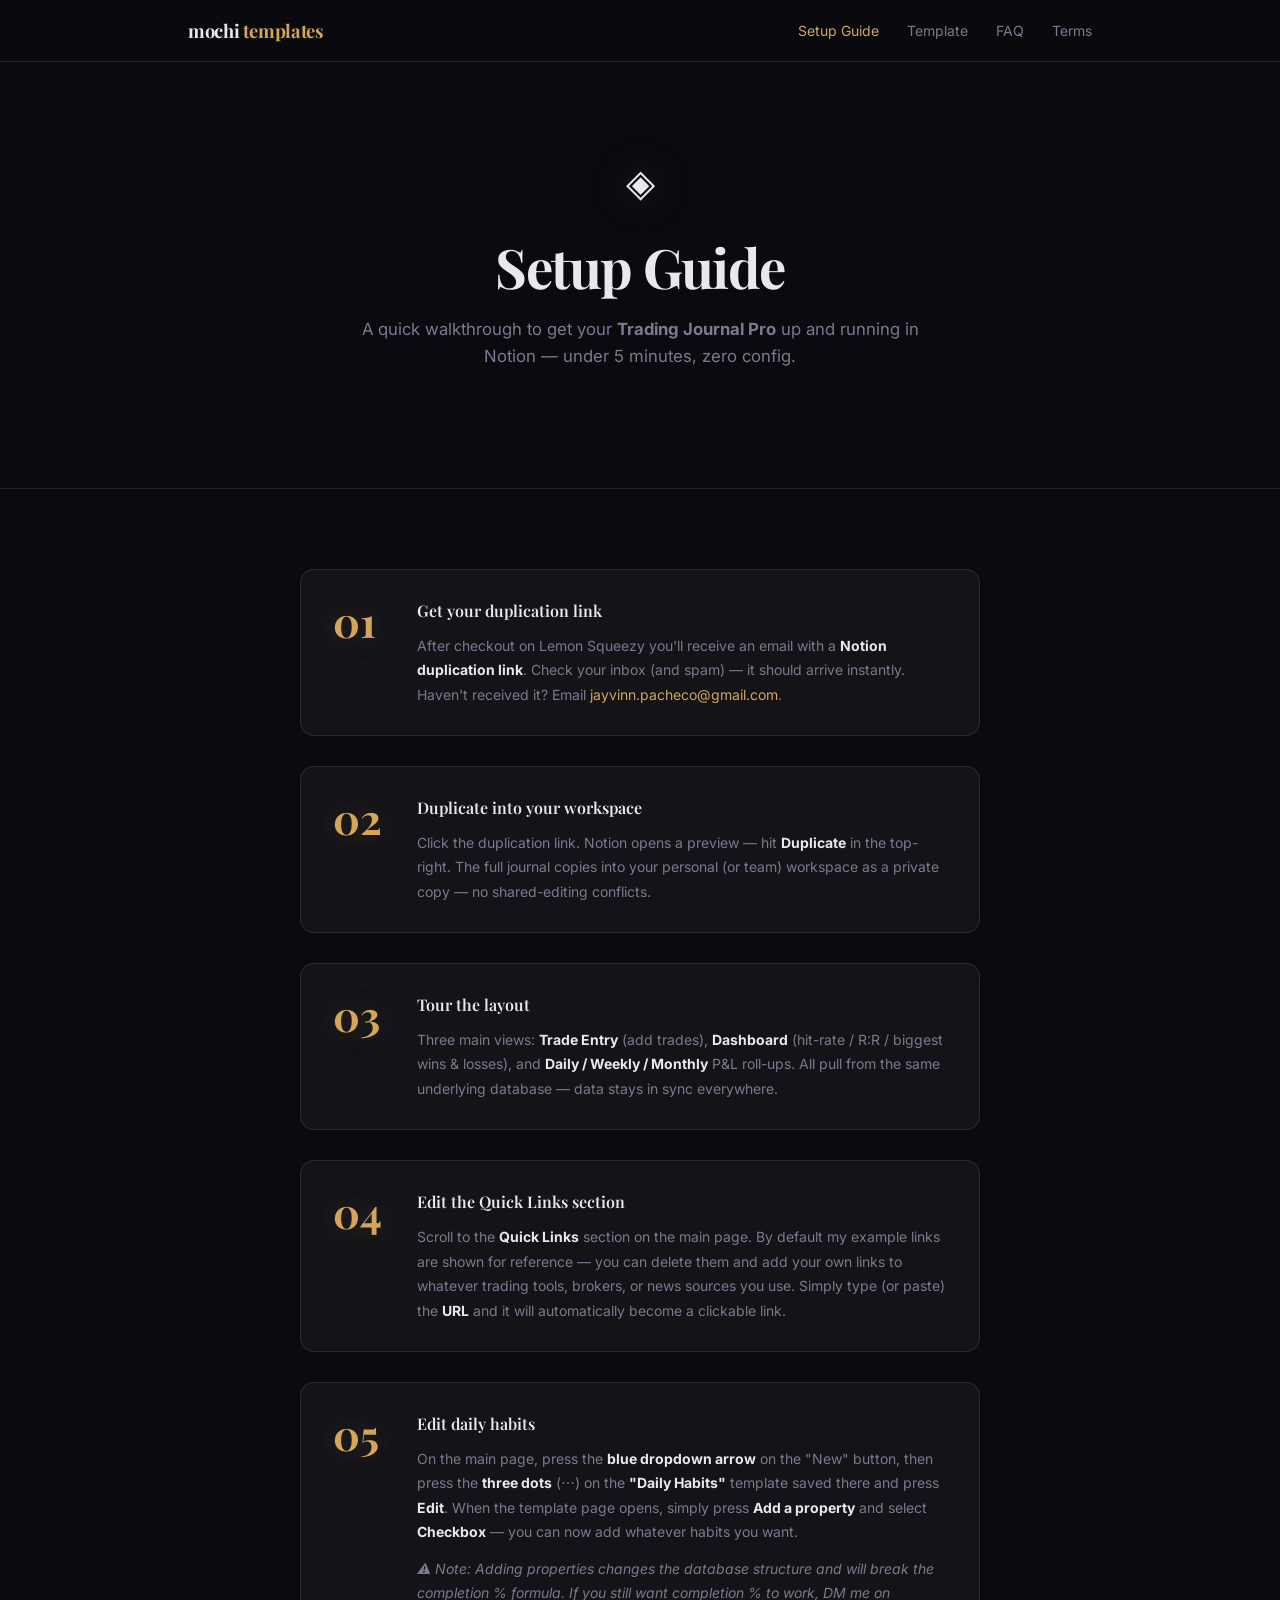
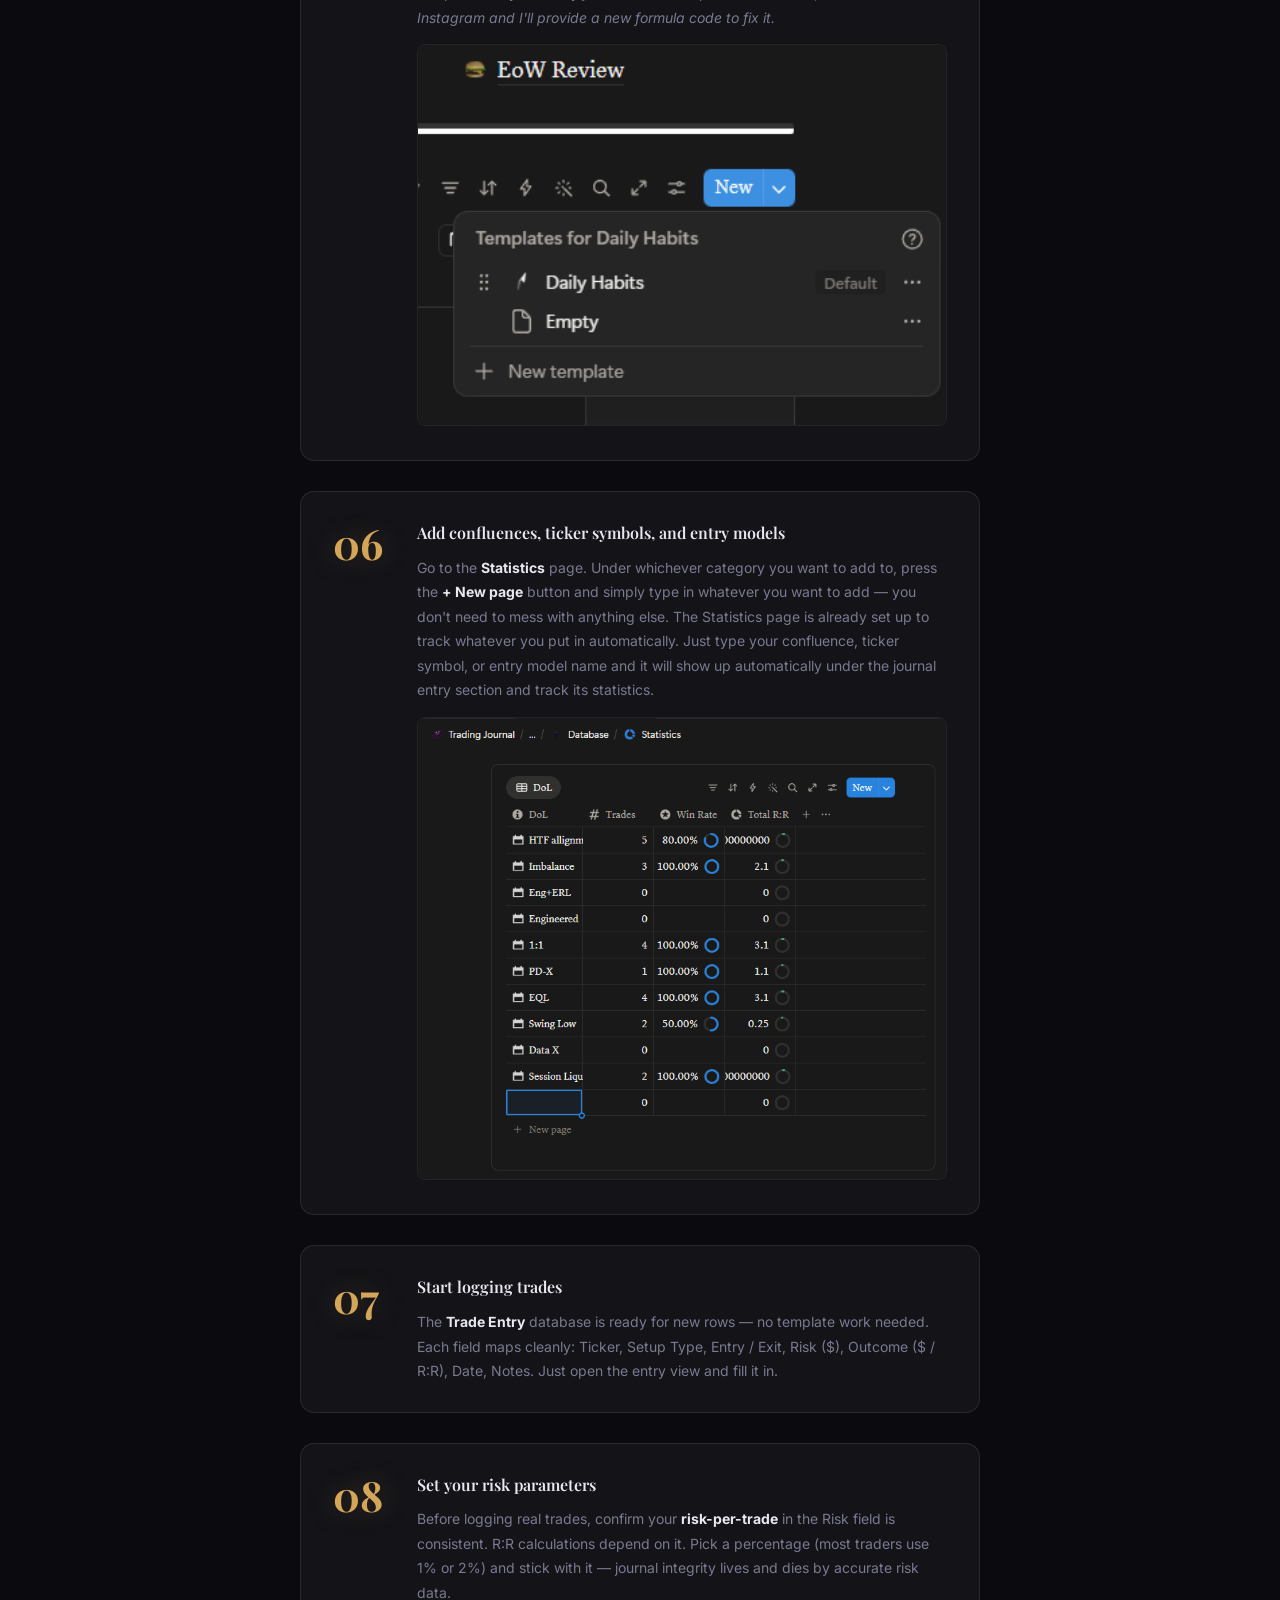
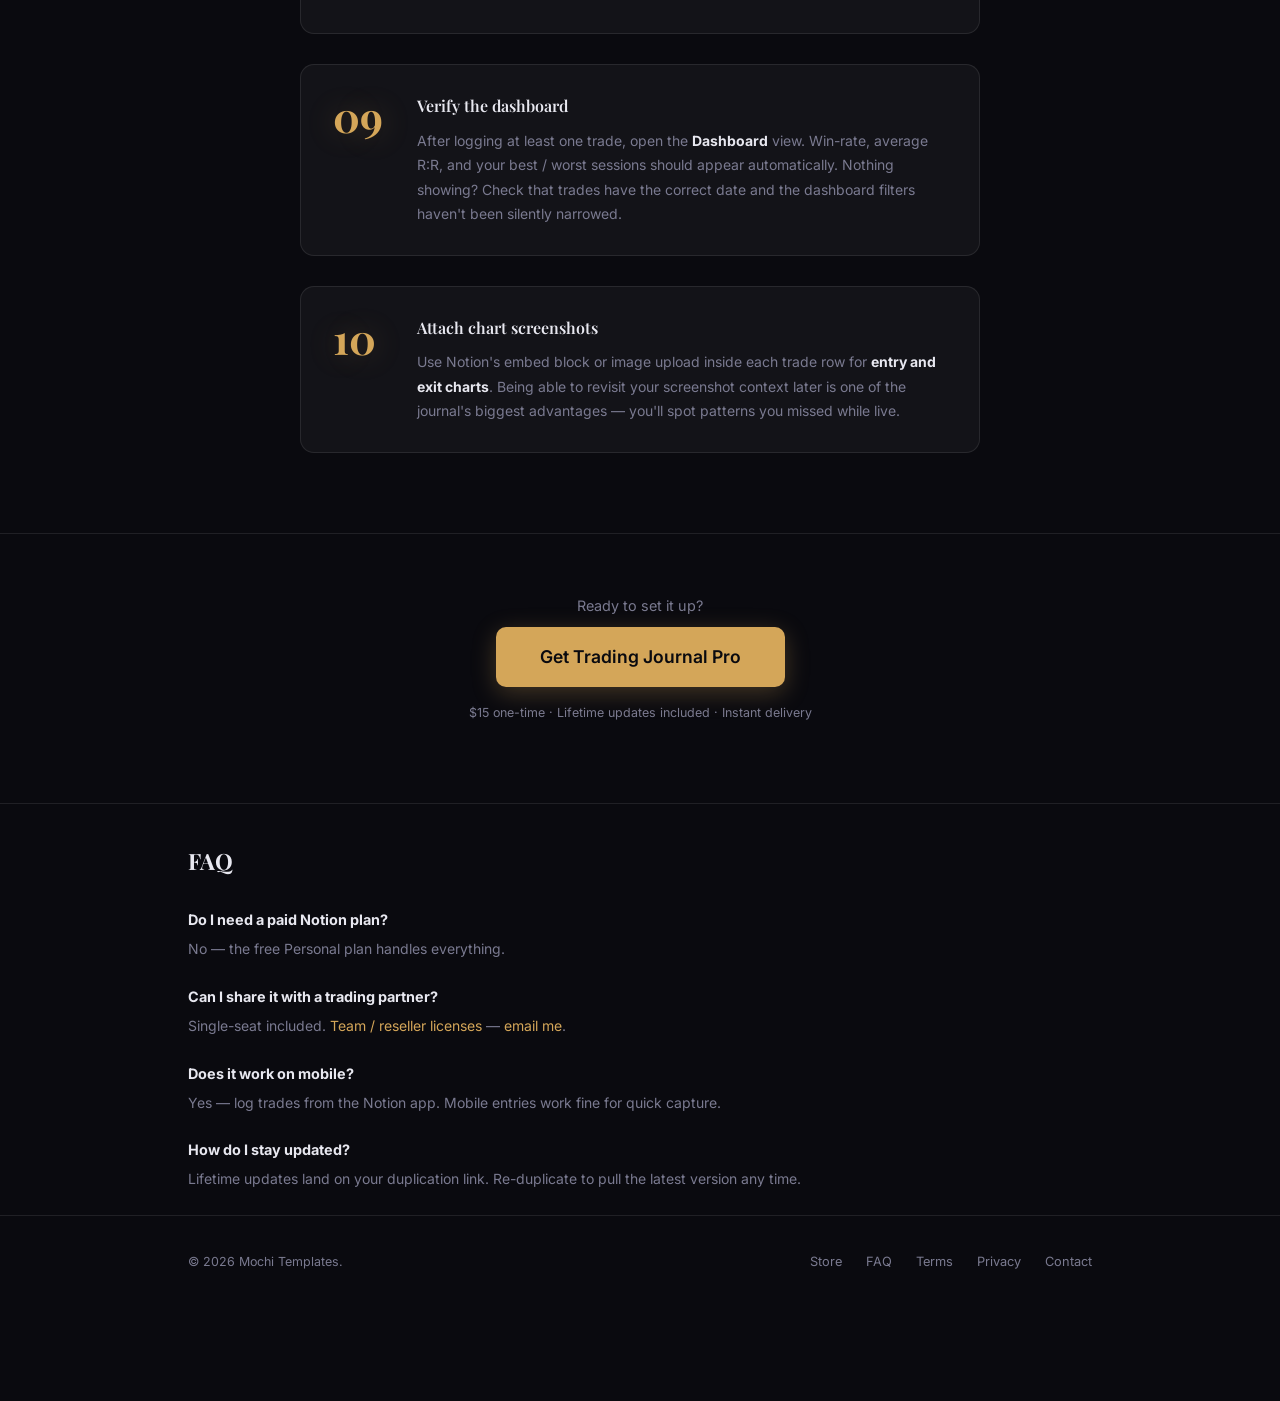
==== commit b33c2528: "Add step 4: edit Quick Links section" ====
--- a/setup-guide.html
+++ b/setup-guide.html
@@ -147,10 +147,18 @@
             <p>Three main views: <strong>Trade Entry</strong> (add trades), <strong>Dashboard</strong> (hit-rate / R:R / biggest wins &amp; losses), and <strong>Daily / Weekly / Monthly</strong> P&amp;L roll-ups. All pull from the same underlying database — data stays in sync everywhere.</p>
           </div>
         </div>
-
         <!-- Step 4 -->
         <div class="setup-step">
           <div class="step-number">04</div>
+          <div class="step-body">
+            <h3>Edit the Quick Links section</h3>
+            <p>Scroll to the <strong>Quick Links</strong> section on the main page. By default my example links are shown for reference — you can delete them and add your own links to whatever trading tools, brokers, or news sources you use. Simply type (or paste) the <strong>URL</strong> and it will automatically become a clickable link.</p>
+          </div>
+        </div>
+
+        <!-- Step 5 -->
+        <div class="setup-step">
+          <div class="step-number">05</div>
           <div class="step-body">
             <h3>Edit daily habits</h3>
             <p>On the main page, press the <strong>blue dropdown arrow</strong> on the "New" button, then press the <strong>three dots</strong> (⋯) on the <strong>"Daily Habits"</strong> template saved there and press <strong>Edit</strong>. When the template page opens, simply press <strong>Add a property</strong> and select <strong>Checkbox</strong> — you can now add whatever habits you want.</p>
@@ -158,9 +166,10 @@
             <img src="./images/step4-habits-template.png" alt="Screenshot of the Daily Habits template dropdown menu in Notion, showing the blue New button dropdown, the Daily Habits template with three-dot menu and Edit option." style="margin:14px 0 6px;border-radius:8px;border:1px solid rgba(255,255,255,.07);width:100%;display:block;" />
           </div>
         </div>
-        <!-- Step 5 -->
-        <div class="setup-step">
-          <div class="step-number">05</div>
+
+        <!-- Step 6 -->
+        <div class="setup-step">
+          <div class="step-number">06</div>
           <div class="step-body">
             <h3>Add confluences, ticker symbols, and entry models</h3>
             <p>Go to the <strong>Statistics</strong> page. Under whichever category you want to add to, press the <strong>+ New page</strong> button and simply type in whatever you want to add — you don't need to mess with anything else. The Statistics page is already set up to track whatever you put in automatically. Just type your confluence, ticker symbol, or entry model name and it will show up automatically under the journal entry section and track its statistics.</p>
@@ -168,44 +177,45 @@
           </div>
         </div>
 
-        <!-- Step 6 -->
-        <div class="setup-step">
-          <div class="step-number">06</div>
+        <!-- Step 7 -->
+        <div class="setup-step">
+          <div class="step-number">07</div>
           <div class="step-body">
             <h3>Start logging trades</h3>
             <p>The <strong>Trade Entry</strong> database is ready for new rows — no template work needed. Each field maps cleanly: Ticker, Setup Type, Entry / Exit, Risk ($), Outcome ($ / R:R), Date, Notes. Just open the entry view and fill it in.</p>
           </div>
         </div>
 
-        <!-- Step 7 -->
-        <div class="setup-step">
-          <div class="step-number">07</div>
+        <!-- Step 8 -->
+        <div class="setup-step">
+          <div class="step-number">08</div>
           <div class="step-body">
             <h3>Set your risk parameters</h3>
             <p>Before logging real trades, confirm your <strong>risk-per-trade</strong> in the Risk field is consistent. R:R calculations depend on it. Pick a percentage (most traders use 1% or 2%) and stick with it — journal integrity lives and dies by accurate risk data.</p>
           </div>
         </div>
 
-        <!-- Step 8 -->
-        <div class="setup-step">
-          <div class="step-number">08</div>
+        <!-- Step 9 -->
+        <div class="setup-step">
+          <div class="step-number">09</div>
           <div class="step-body">
             <h3>Verify the dashboard</h3>
             <p>After logging at least one trade, open the <strong>Dashboard</strong> view. Win-rate, average R:R, and your best / worst sessions should appear automatically. Nothing showing? Check that trades have the correct date and the dashboard filters haven't been silently narrowed.</p>
           </div>
         </div>
 
-        <!-- Step 9 -->
-        <div class="setup-step">
-          <div class="step-number">09</div>
+        <!-- Step 10 -->
+        <div class="setup-step">
+          <div class="step-number">10</div>
           <div class="step-body">
             <h3>Attach chart screenshots</h3>
             <p>Use Notion's embed block or image upload inside each trade row for <strong>entry and exit charts</strong>. Being able to revisit your screenshot context later is one of the journal's biggest advantages — you'll spot patterns you missed while live.</p>
           </div>
         </div>
 
-      </div>
-  </div>
+        </div>
+  </div>
+</section>
 </section>
 
 <section style="border-top:1px solid var(--border);padding:60px 0 80px;">
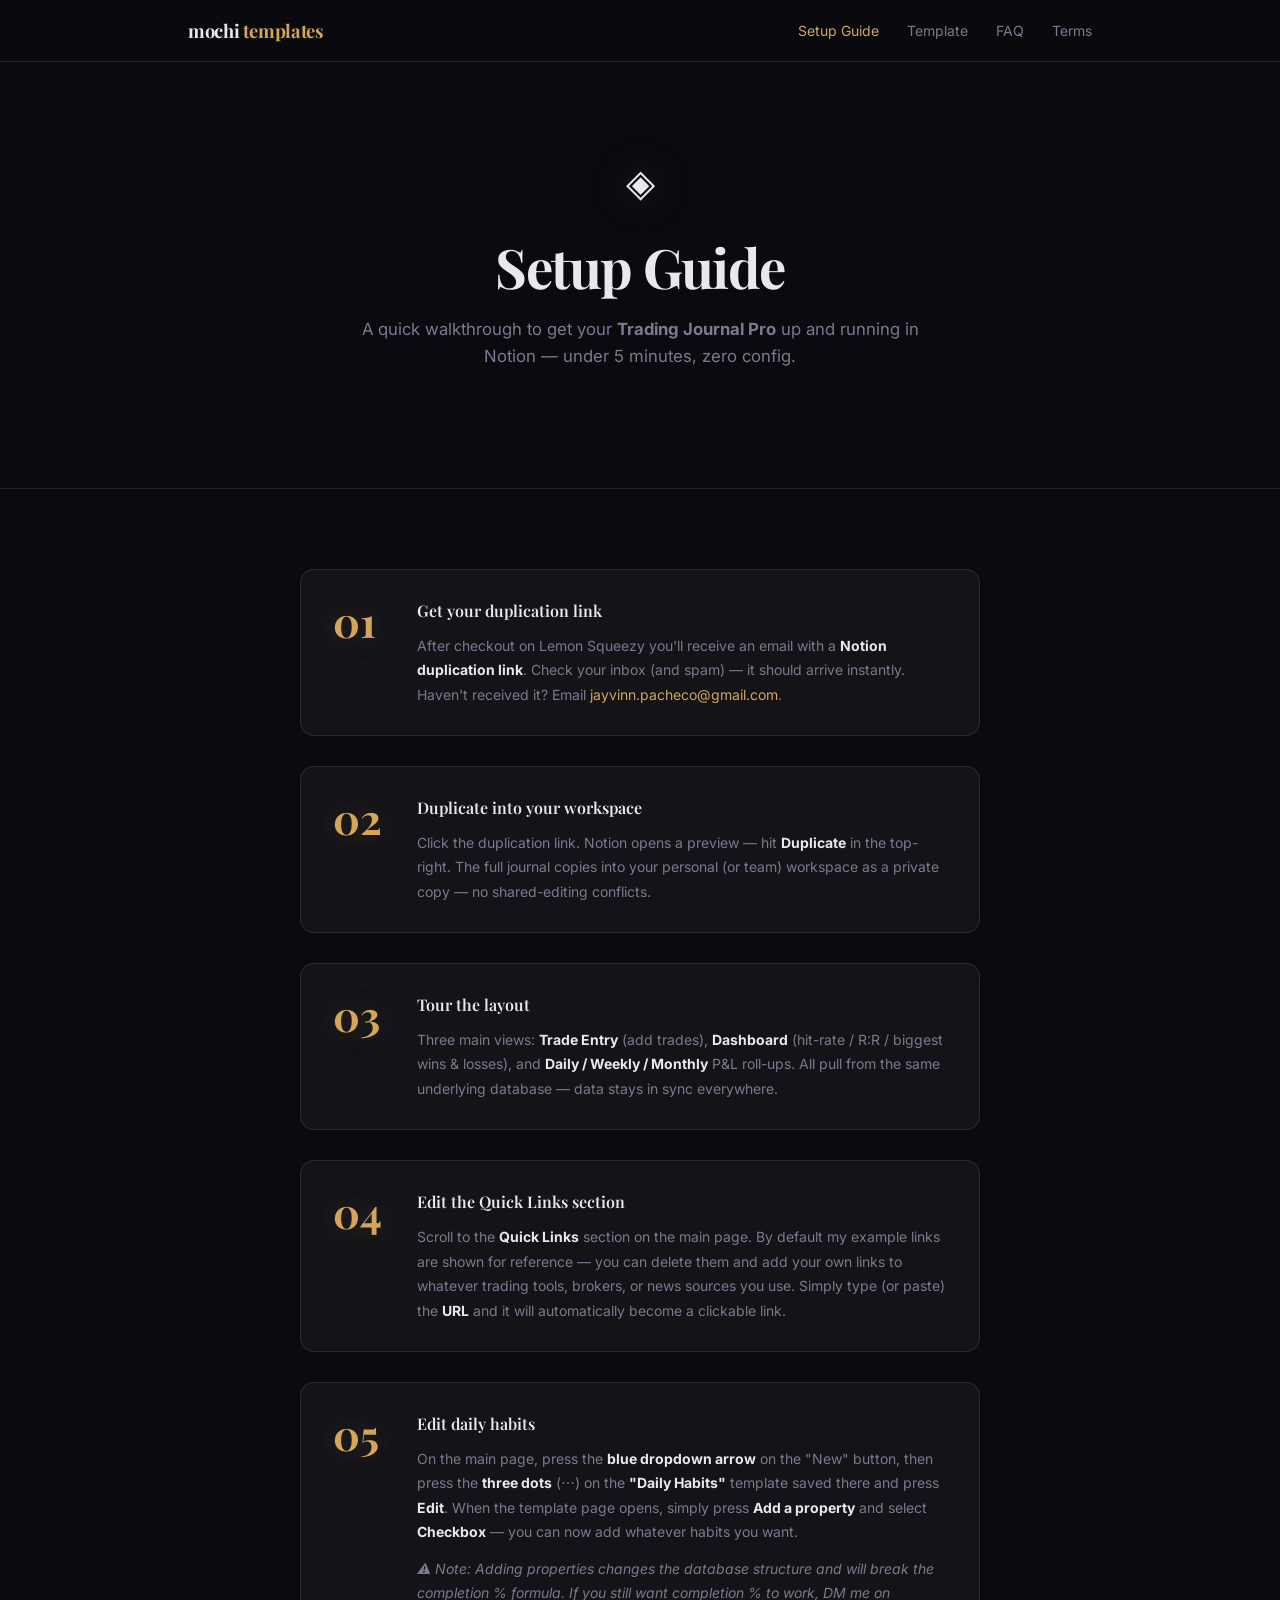
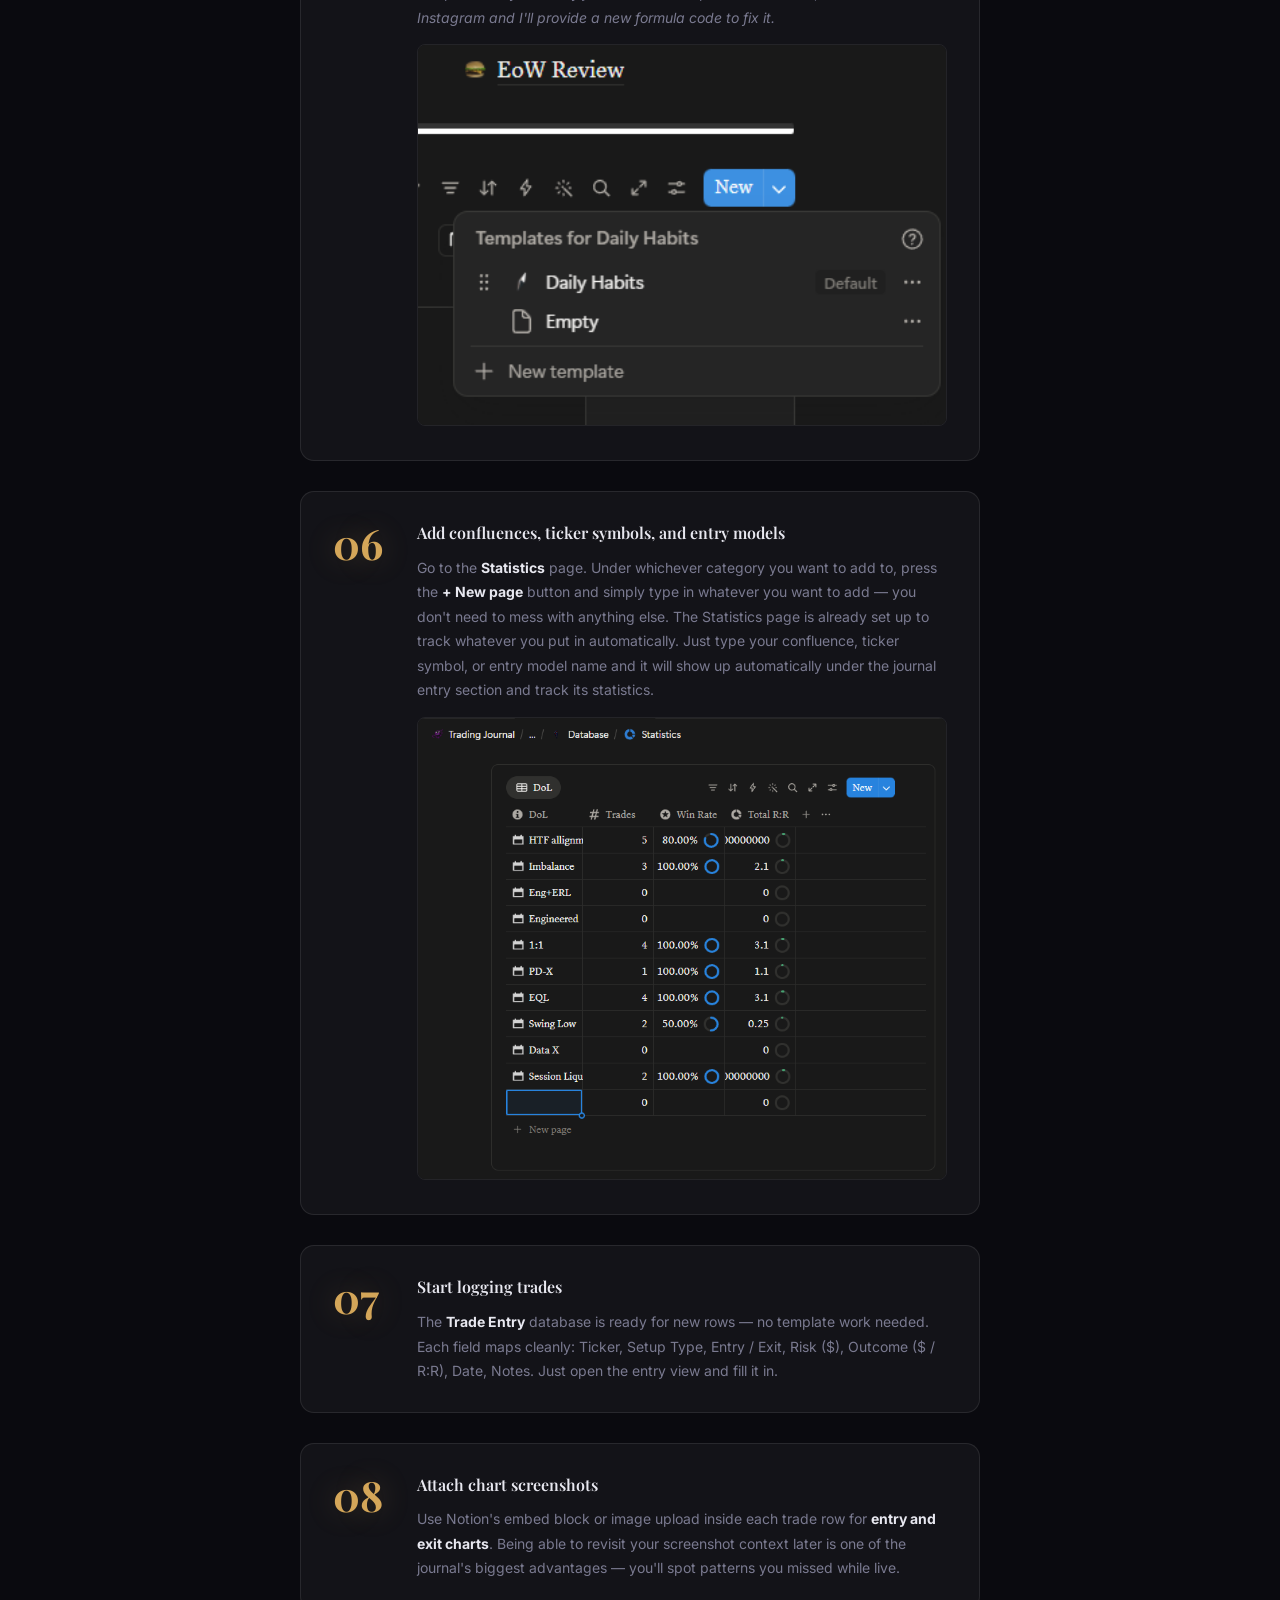
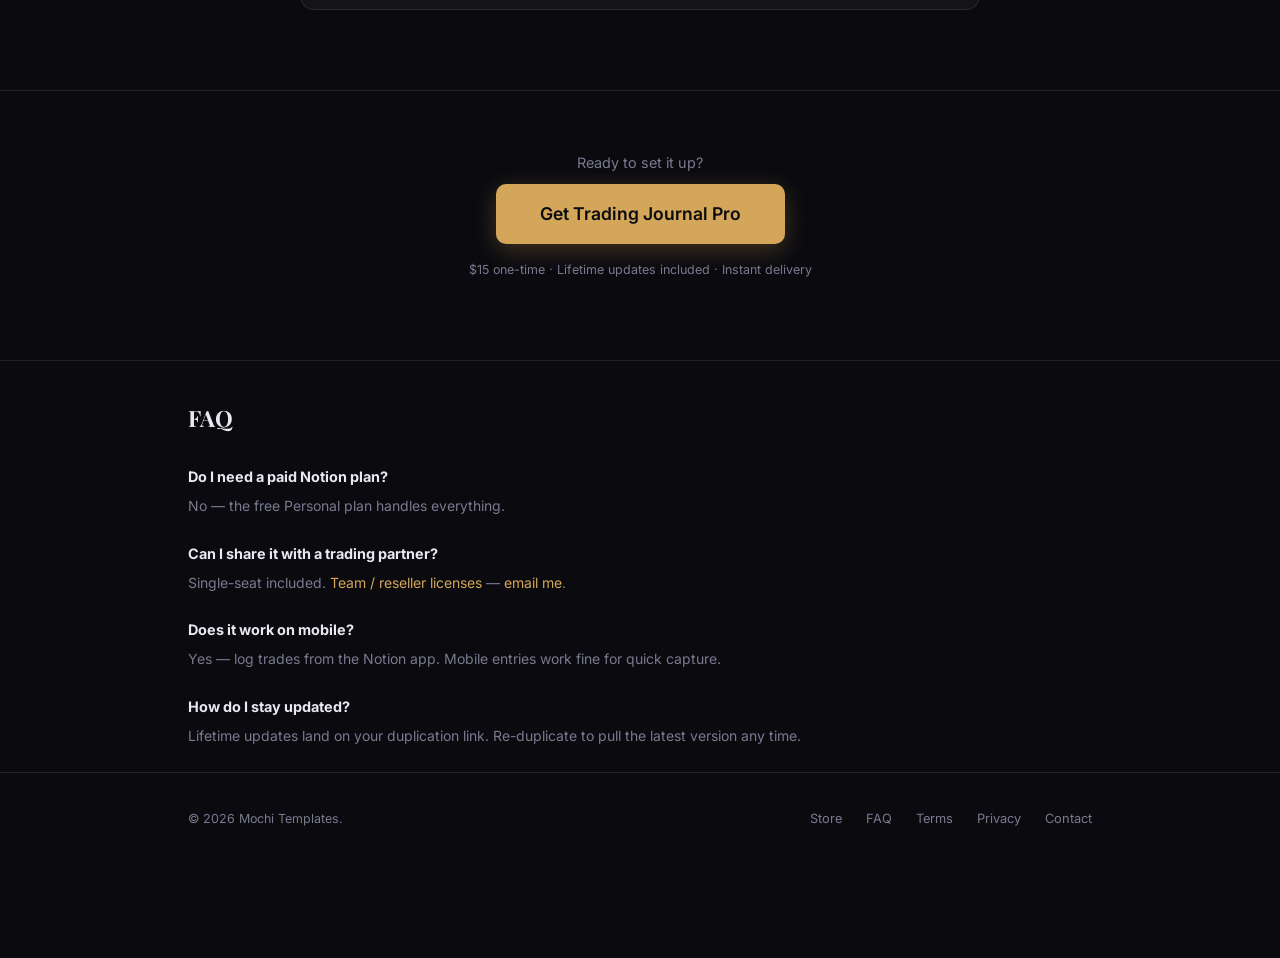
==== commit 5a181196: "Remove steps 8 and 9 (risk params + dashboard)" ====
--- a/setup-guide.html
+++ b/setup-guide.html
@@ -190,24 +190,6 @@
         <div class="setup-step">
           <div class="step-number">08</div>
           <div class="step-body">
-            <h3>Set your risk parameters</h3>
-            <p>Before logging real trades, confirm your <strong>risk-per-trade</strong> in the Risk field is consistent. R:R calculations depend on it. Pick a percentage (most traders use 1% or 2%) and stick with it — journal integrity lives and dies by accurate risk data.</p>
-          </div>
-        </div>
-
-        <!-- Step 9 -->
-        <div class="setup-step">
-          <div class="step-number">09</div>
-          <div class="step-body">
-            <h3>Verify the dashboard</h3>
-            <p>After logging at least one trade, open the <strong>Dashboard</strong> view. Win-rate, average R:R, and your best / worst sessions should appear automatically. Nothing showing? Check that trades have the correct date and the dashboard filters haven't been silently narrowed.</p>
-          </div>
-        </div>
-
-        <!-- Step 10 -->
-        <div class="setup-step">
-          <div class="step-number">10</div>
-          <div class="step-body">
             <h3>Attach chart screenshots</h3>
             <p>Use Notion's embed block or image upload inside each trade row for <strong>entry and exit charts</strong>. Being able to revisit your screenshot context later is one of the journal's biggest advantages — you'll spot patterns you missed while live.</p>
           </div>
@@ -269,4 +251,4 @@
 
 <script src="https://assets.lemonsqueezy.com/lemon.js" defer></script>
 </body>
-</html>
+</html>
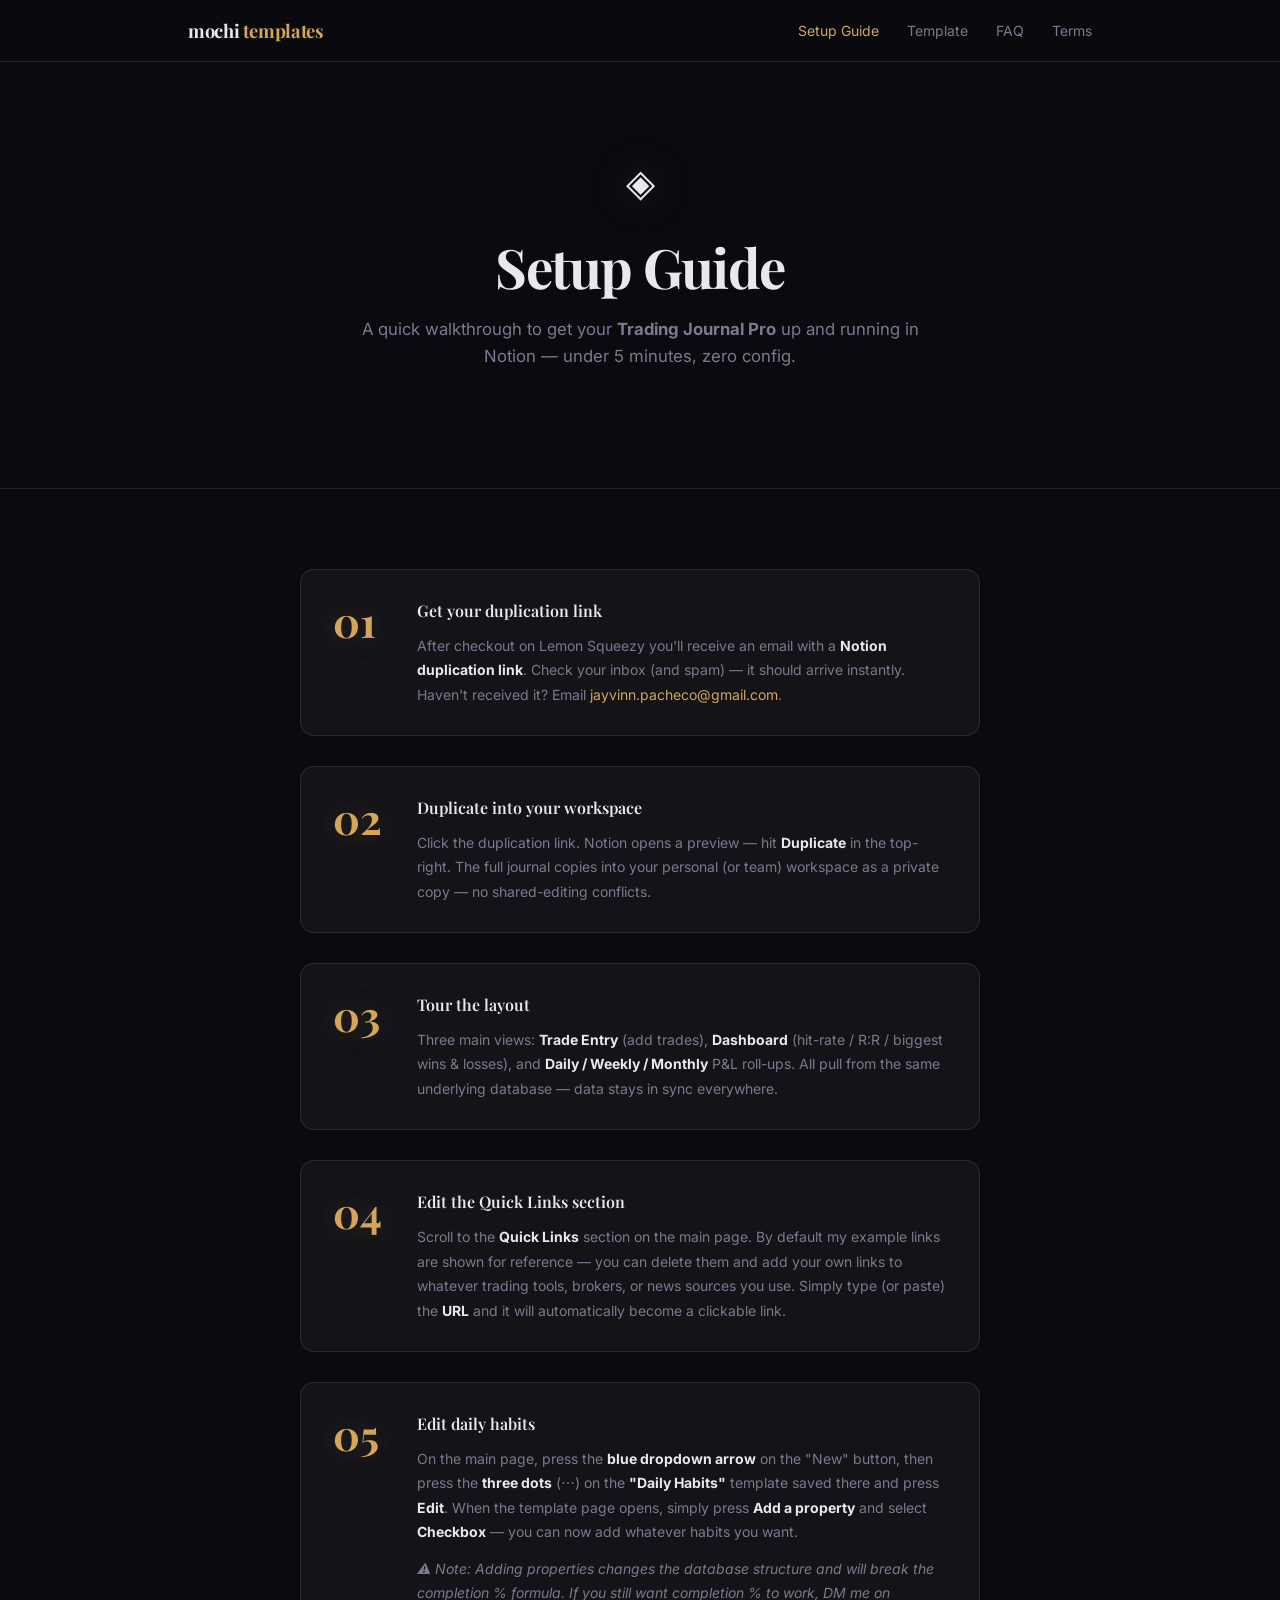
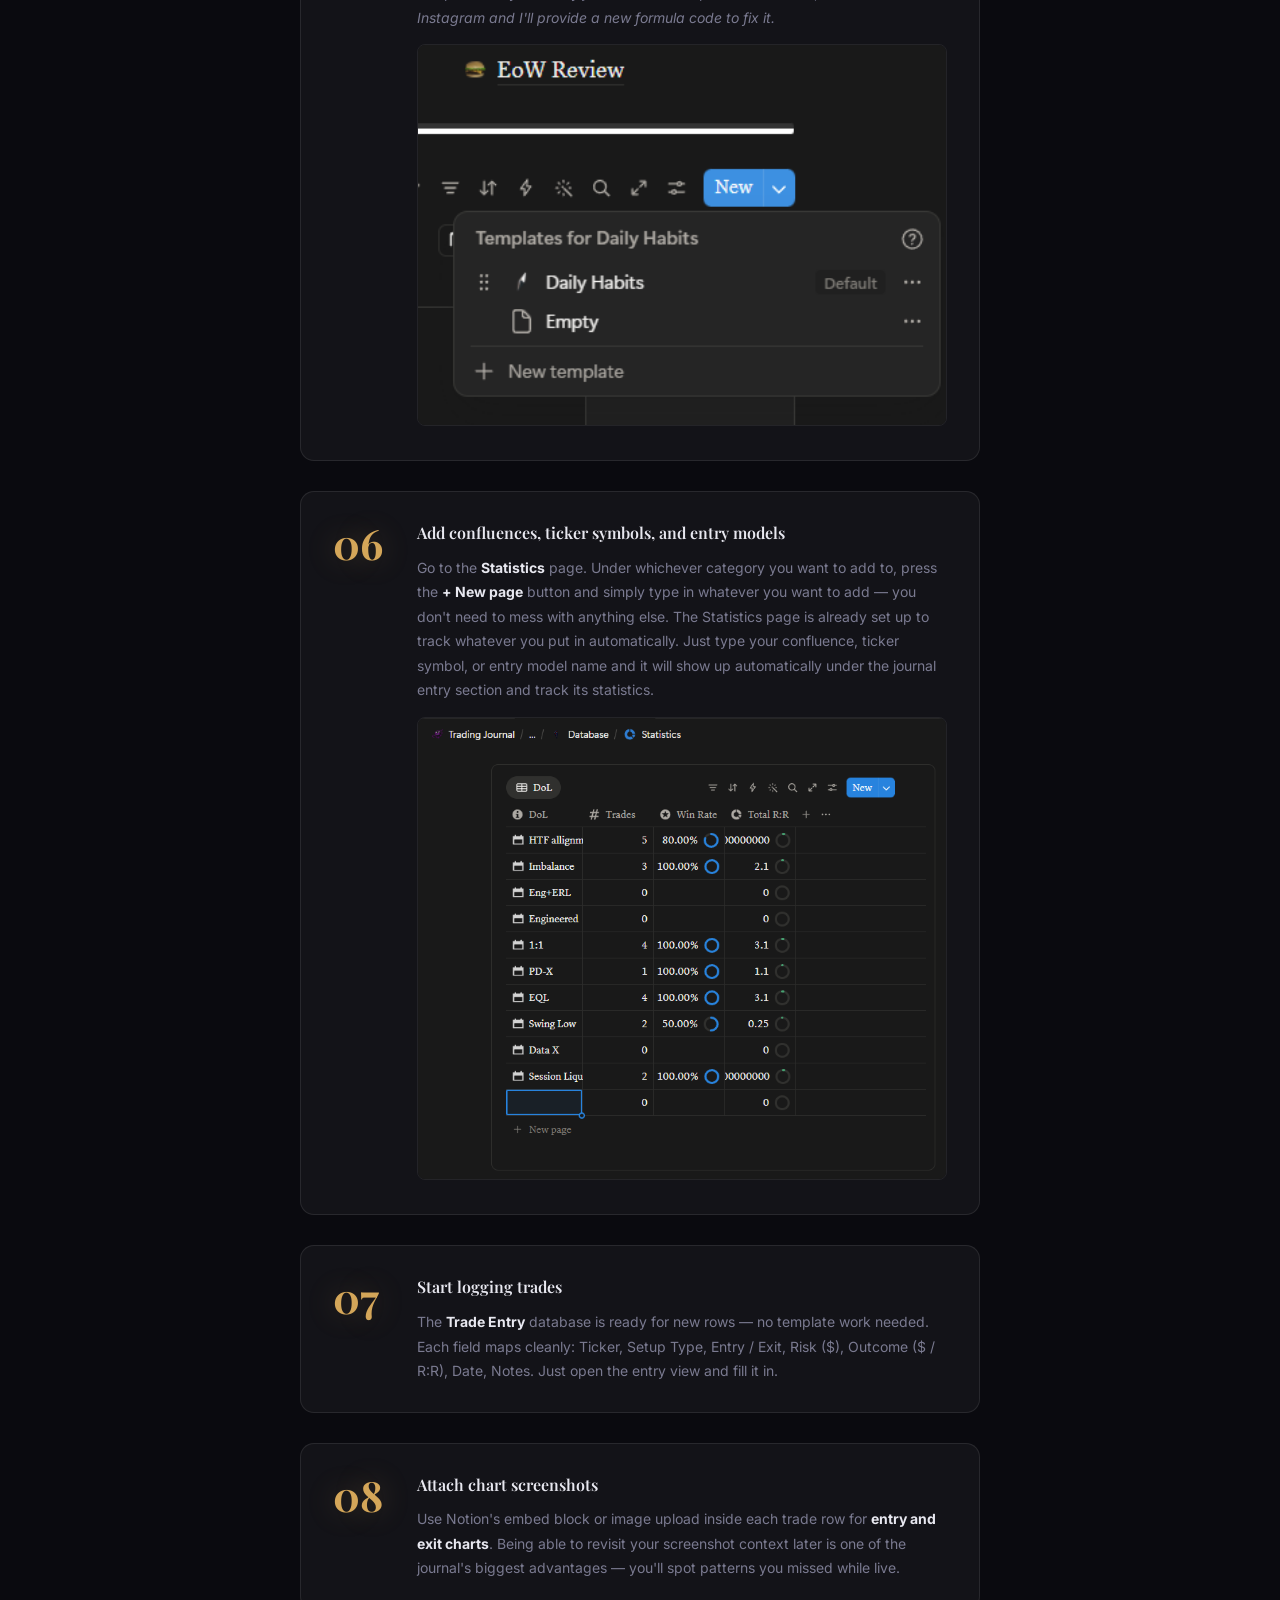
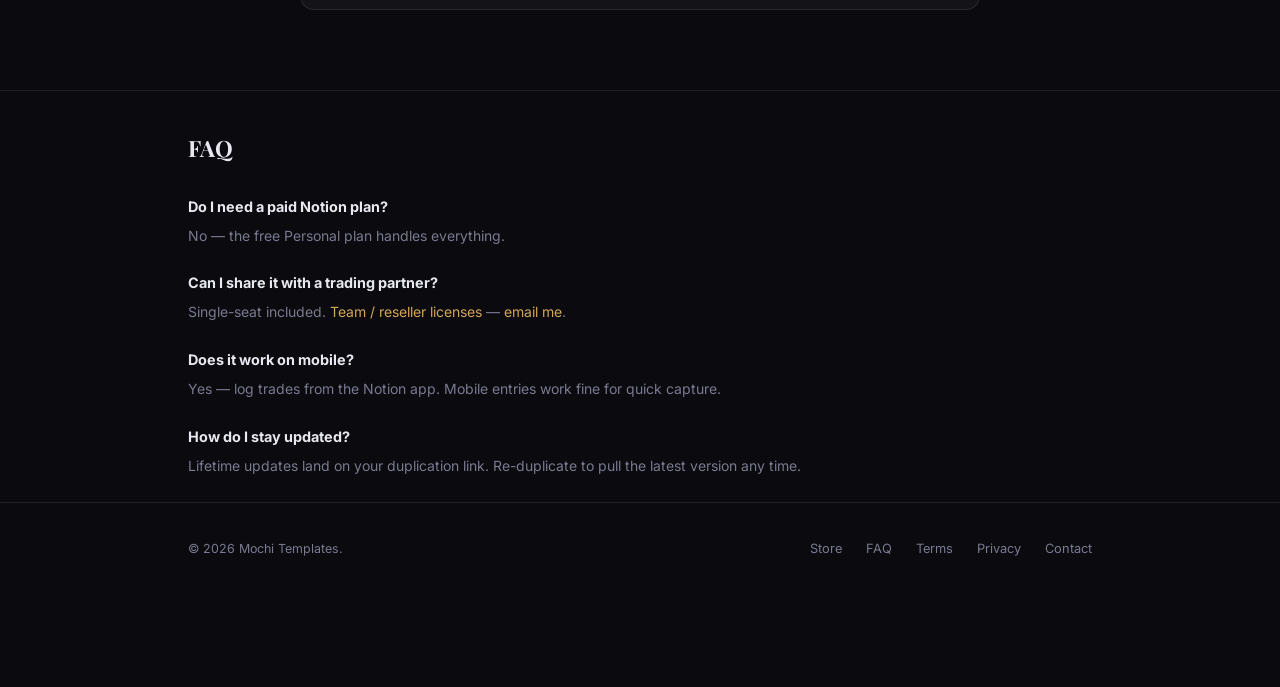
==== commit c860177e: "Remove CTA buy section from setup guide" ====
--- a/setup-guide.html
+++ b/setup-guide.html
@@ -200,17 +200,7 @@
 </section>
 </section>
 
-<section style="border-top:1px solid var(--border);padding:60px 0 80px;">
-  <div class="inner">
-    <div style="max-width:560px;margin:0 auto;text-align:center;font-size:.9rem;color:var(--muted);">
-      <p style="margin-bottom:10px;">Ready to set it up?</p>
-      <a href="./product/trading-journal-pro.html"
-         class="lemonsqueezy-button btn btn-amber btn-lg"
-         style="font-family:var(--body);">Get Trading Journal Pro</a>
-      <p style="font-size:.78rem;color:var(--muted);margin-top:16px;">$15 one-time &middot; Lifetime updates included &middot; Instant delivery</p>
-    </div>
-  </div>
-</section>
+
 
 <!-- FAQ -->
 <section class="faq-section" id="faq">
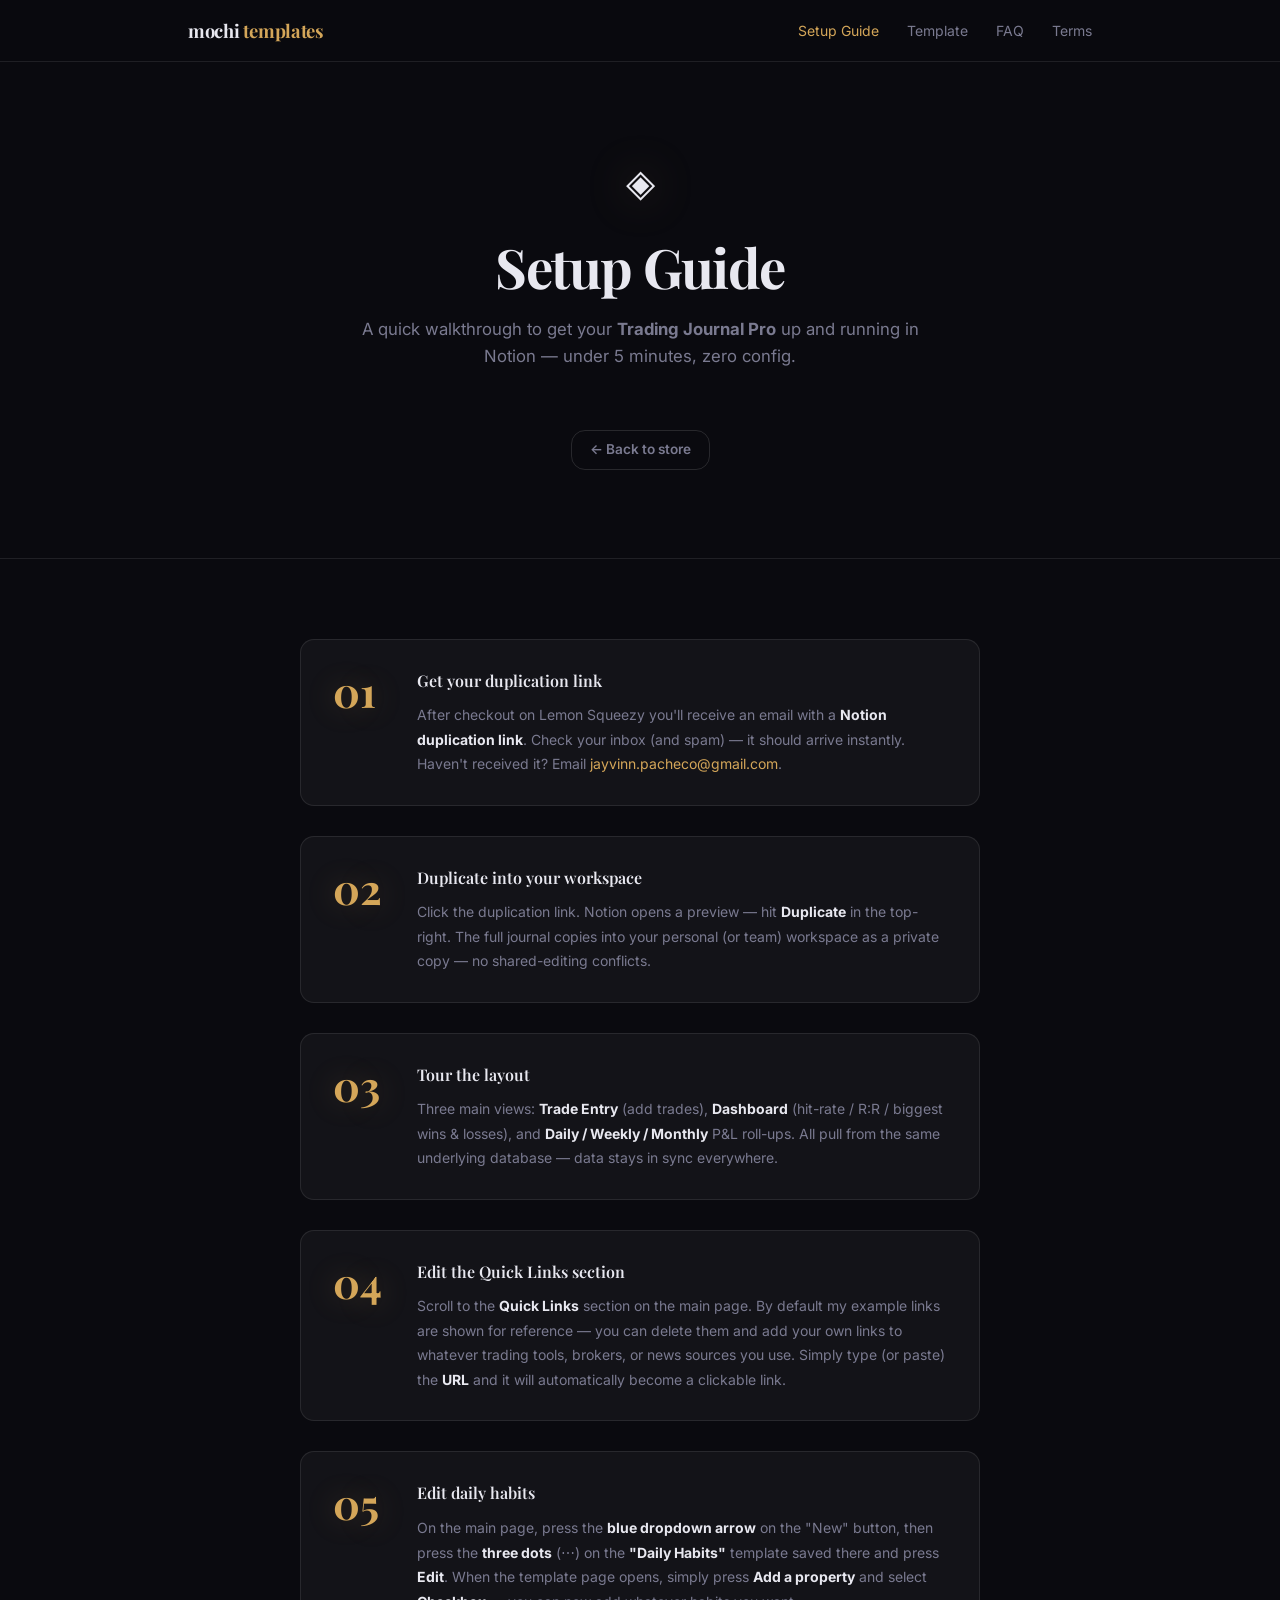
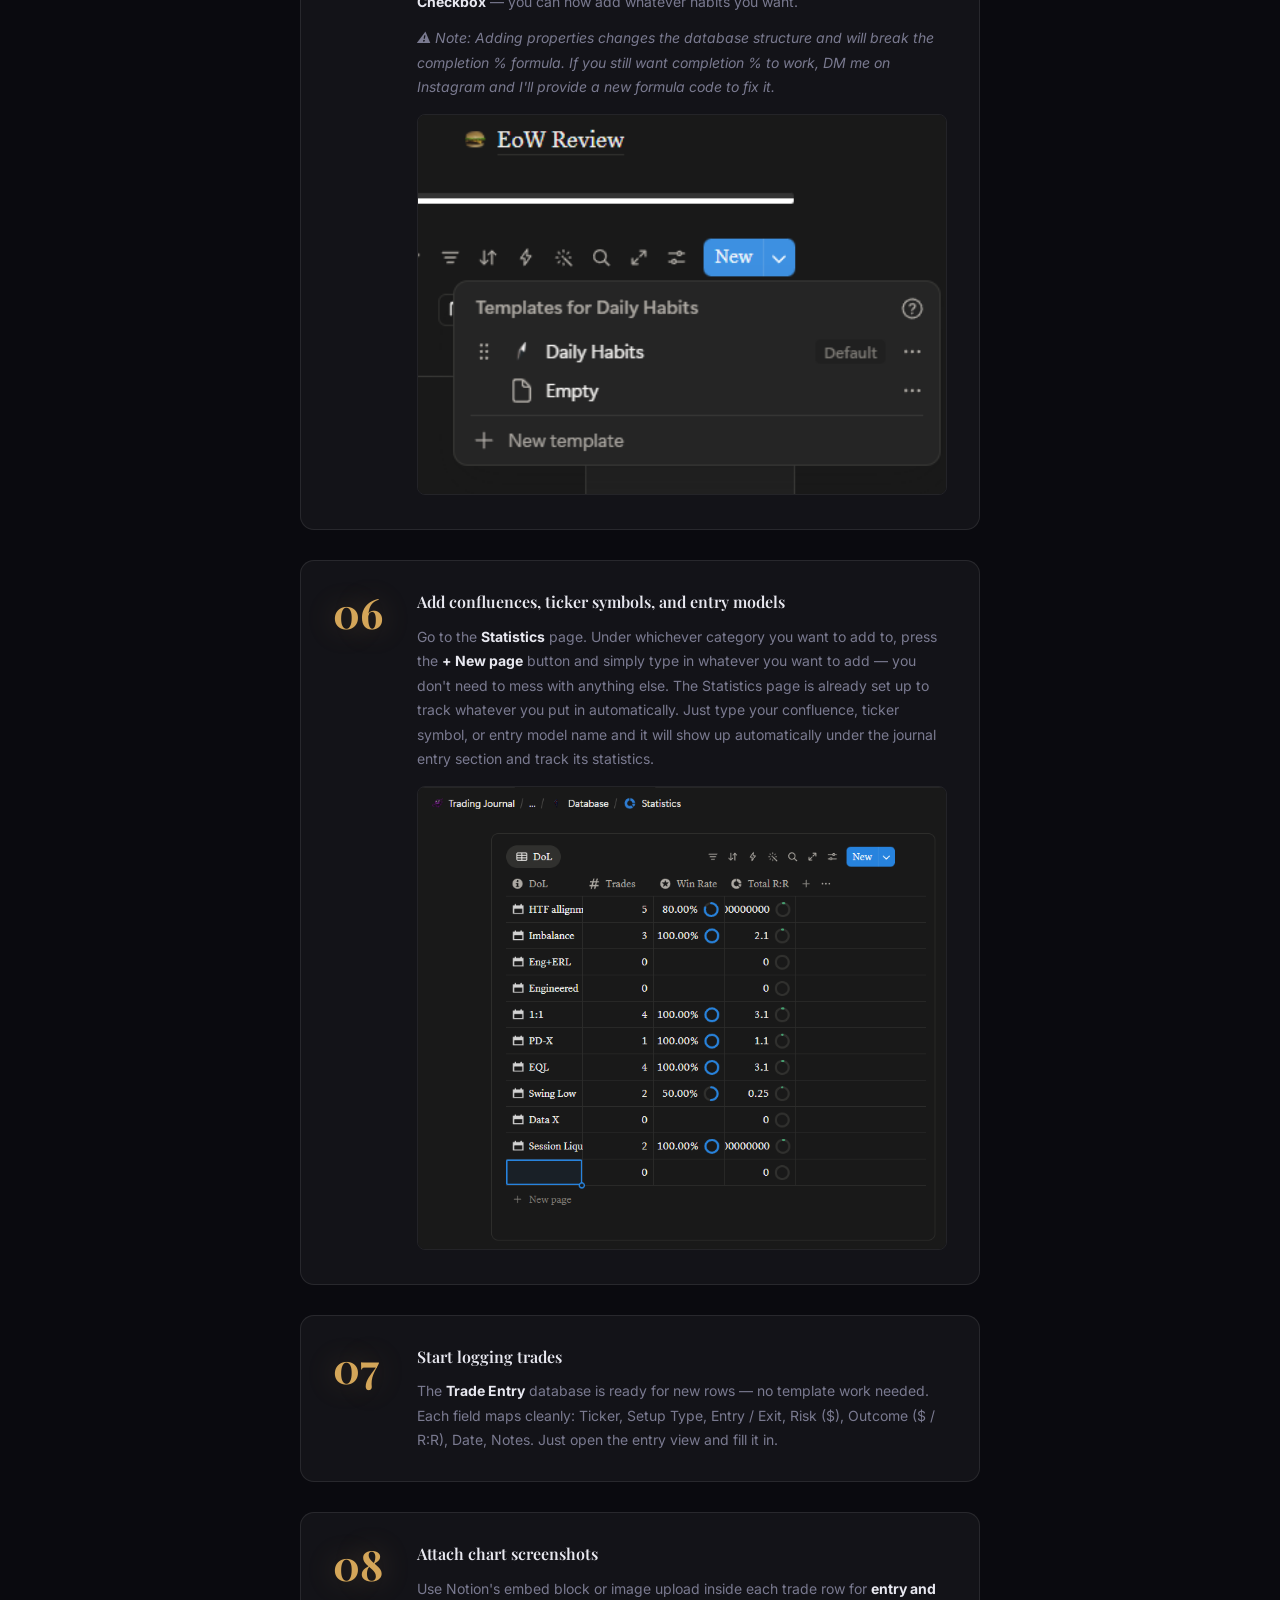
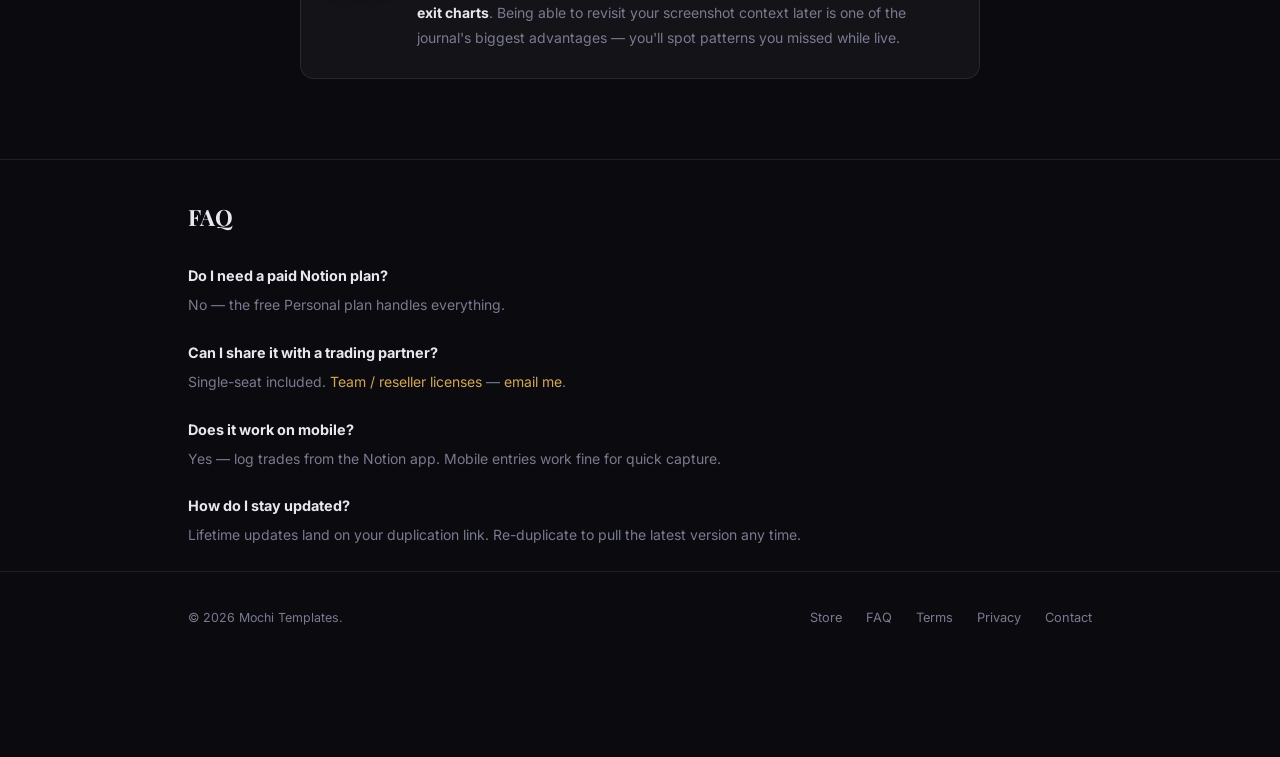
==== commit b98cc805: "Add back-to-store button to setup guide hero" ====
--- a/setup-guide.html
+++ b/setup-guide.html
@@ -114,6 +114,7 @@
     <div style="font-size:2.4rem;margin-bottom:22px;filter:drop-shadow(0 0 22px var(--amber-glow));">◈</div>
     <h1>Setup Guide</h1>
     <p>A quick walkthrough to get your <strong>Trading Journal Pro</strong> up and running in Notion — under 5 minutes, zero config.</p>
+    <a href="./" class="btn" style="margin-top:22px;display:inline-block;font-size:.85rem;color:var(--muted);border:1px solid rgba(255,255,255,.12);padding:8px 18px;border-radius:var(--radius);transition:color .2s,border-color .2s;">← Back to store</a>
   </div>
 </section>
 
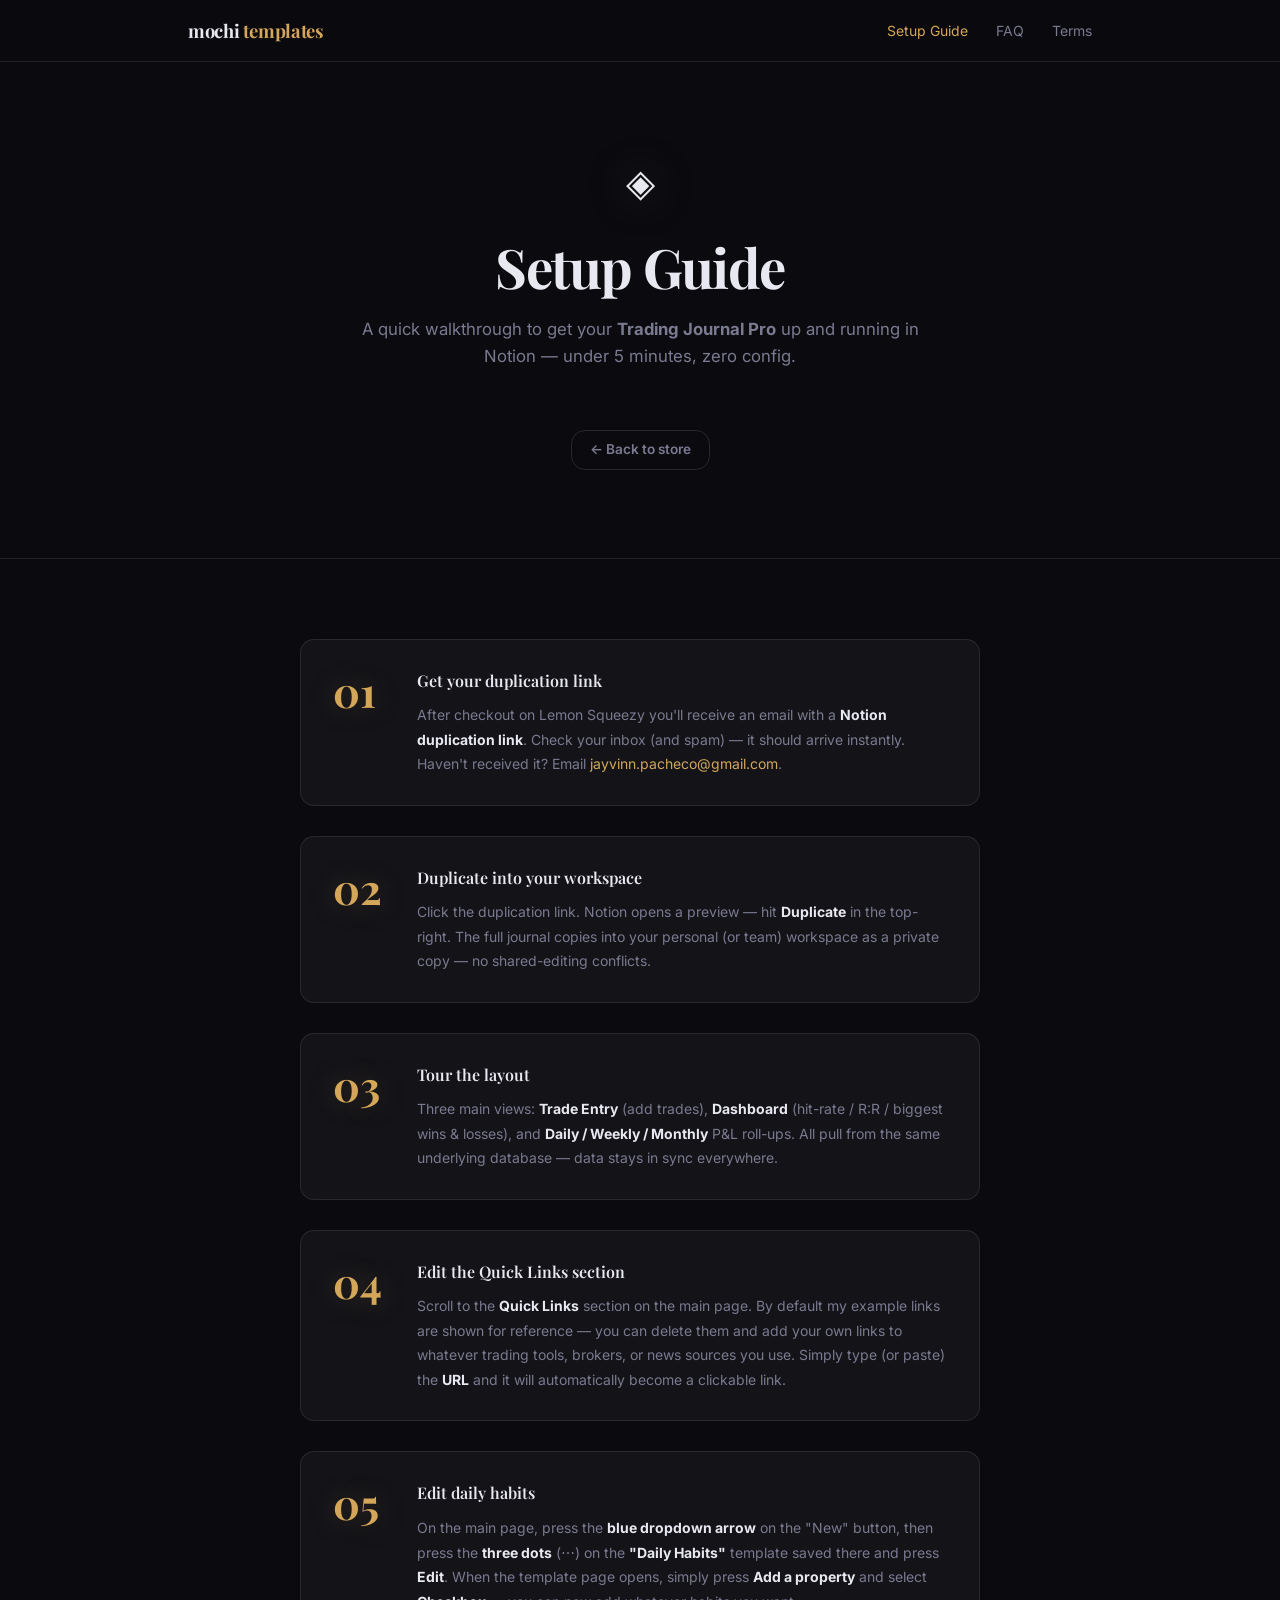
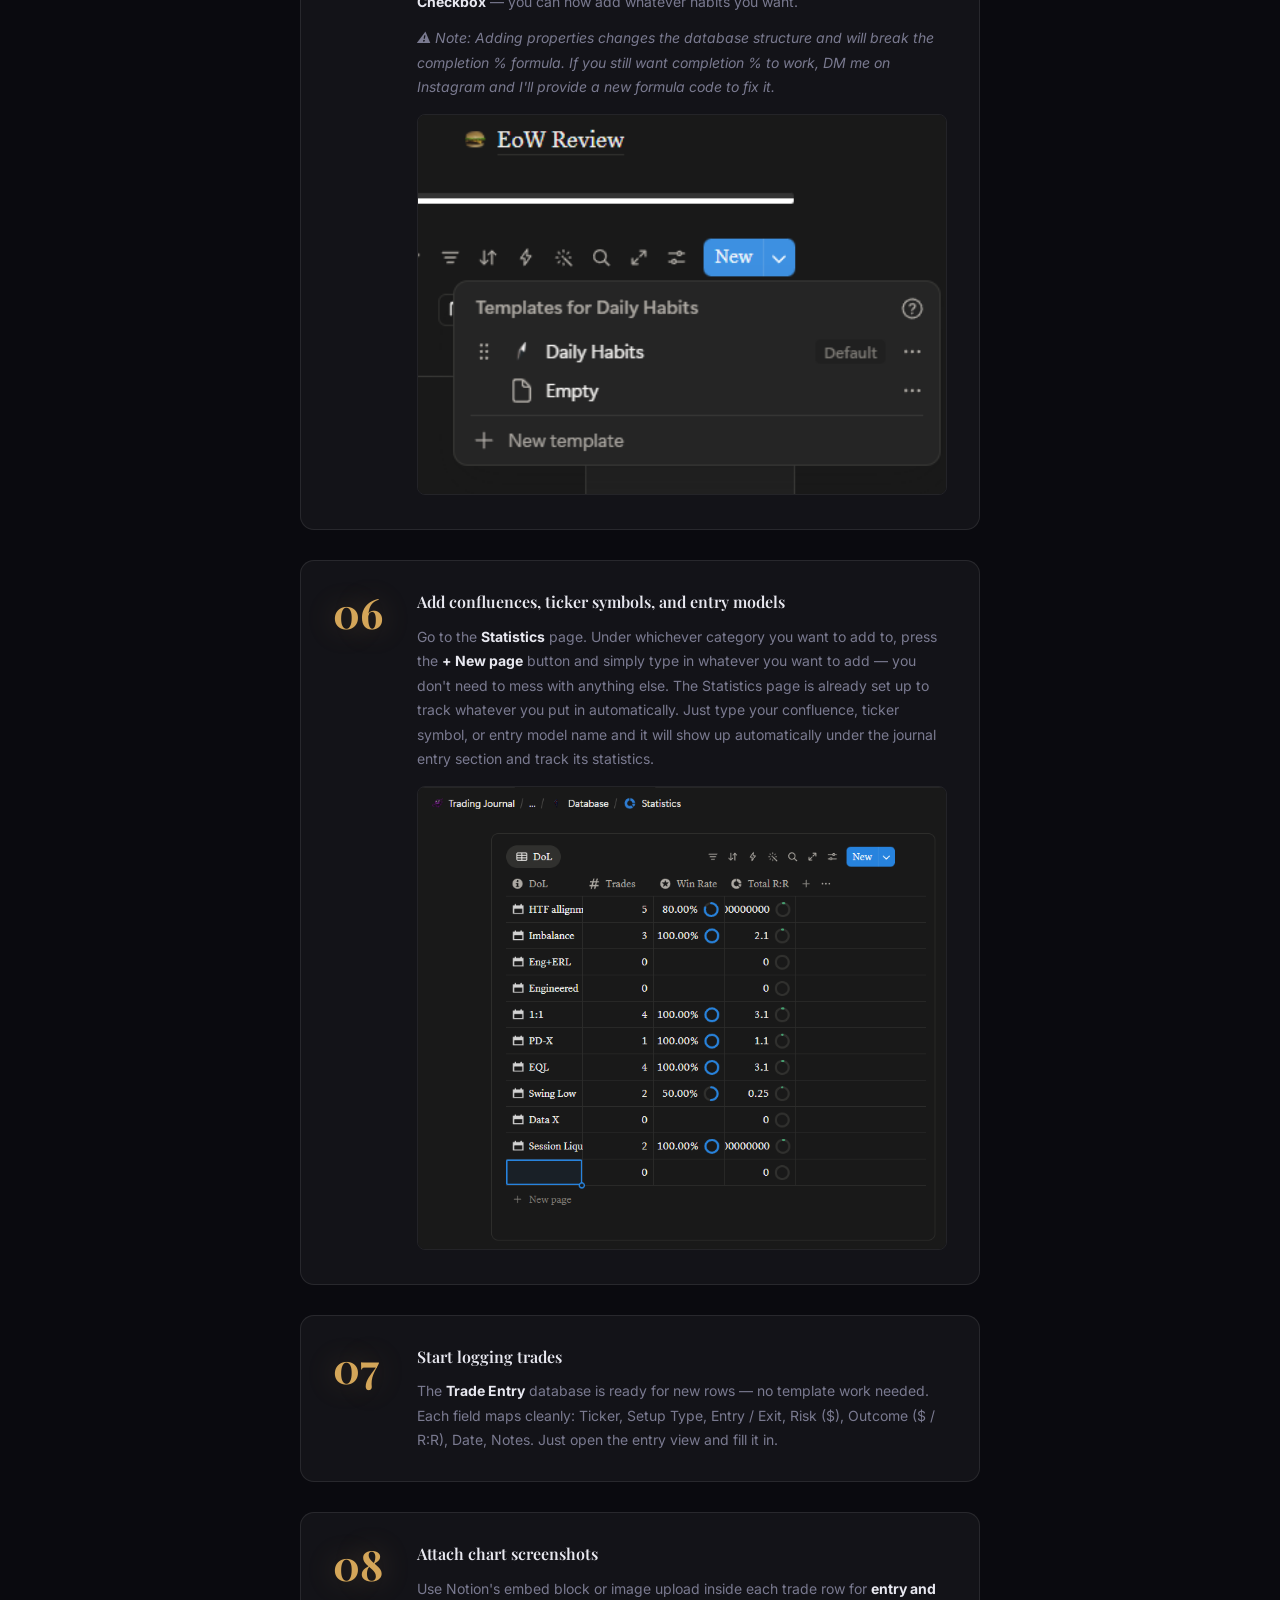
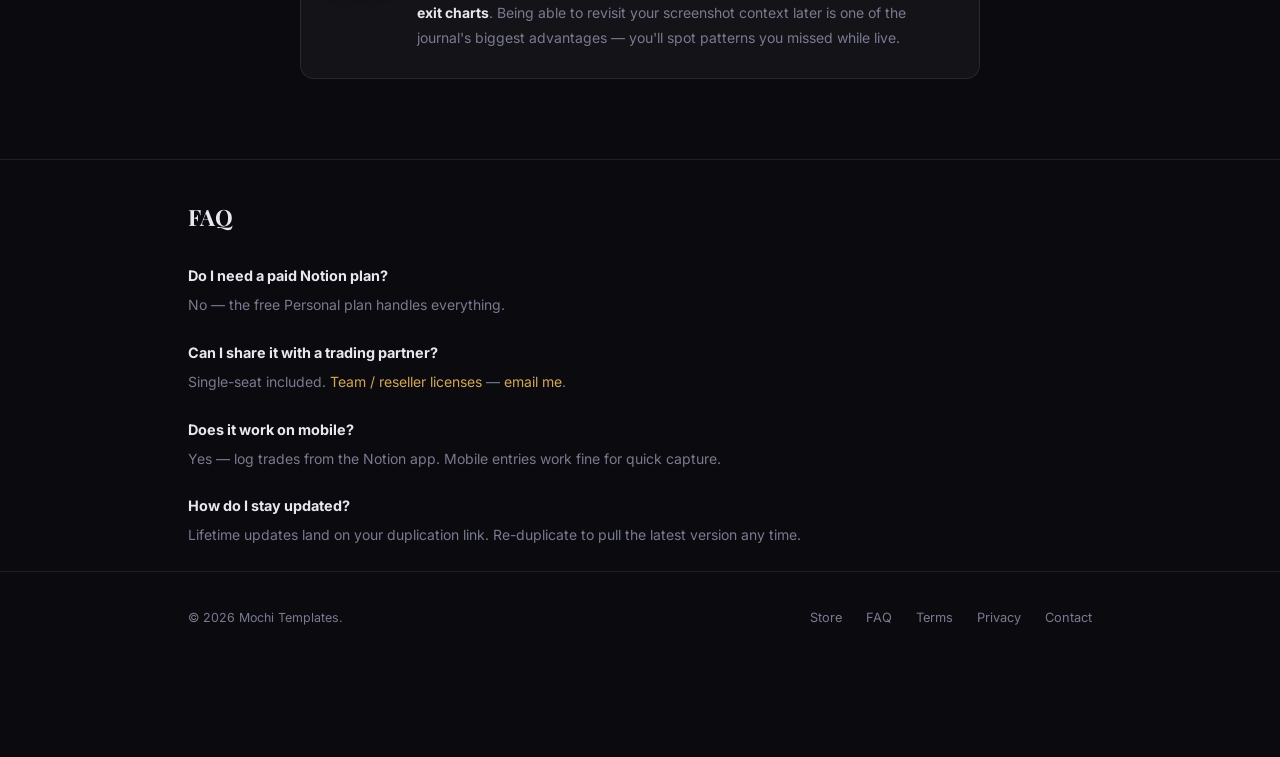
==== commit 919ab034: "Remove Template nav button from all pages (index, setup-guide, terms, privacy)" ====
--- a/setup-guide.html
+++ b/setup-guide.html
@@ -102,7 +102,6 @@
     <div class="logo"><a href="./">mochi <span>templates</span></a></div>
     <nav>
       <a href="./setup-guide.html" class="active" style="color:var(--amber);">Setup Guide</a>
-      <a href="./product/trading-journal-pro.html">Template</a>
       <a href="./setup-guide.html#faq">FAQ</a>
       <a href="./legal/terms.html">Terms</a>
     </nav>
